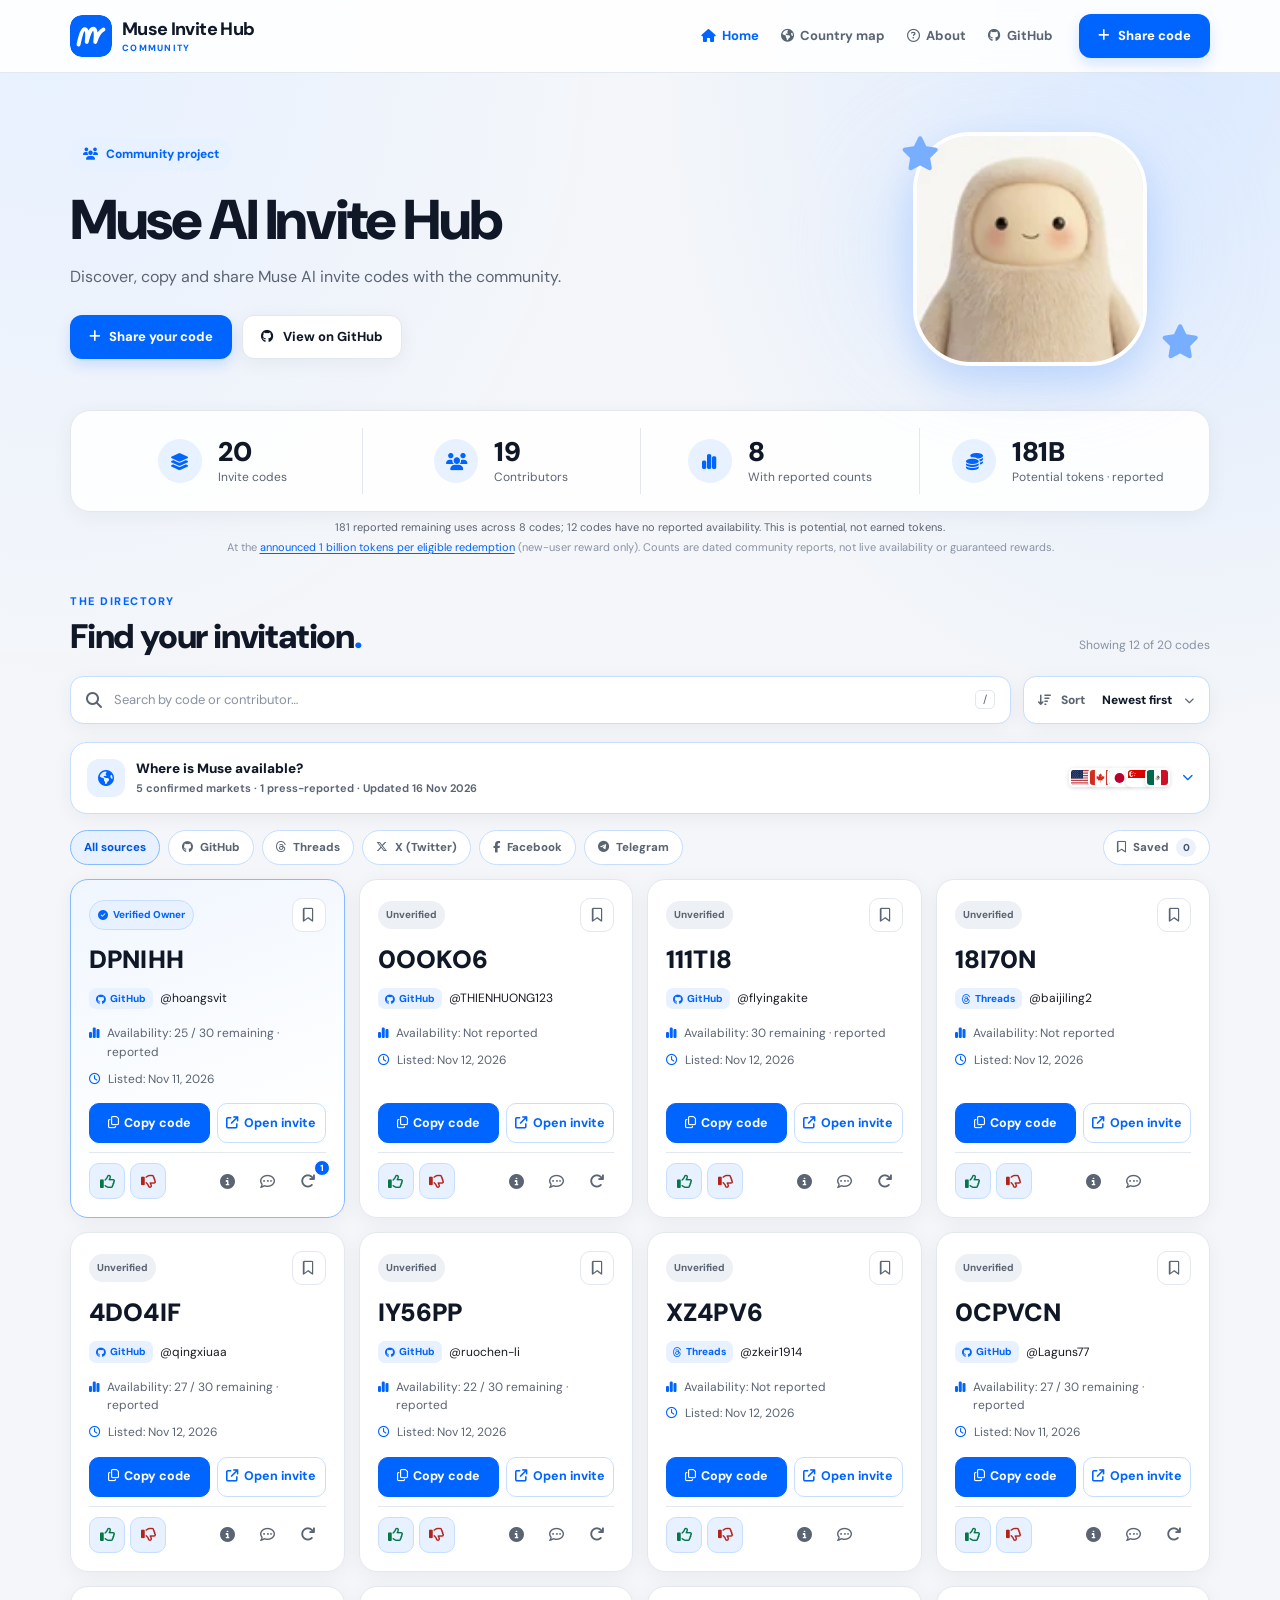
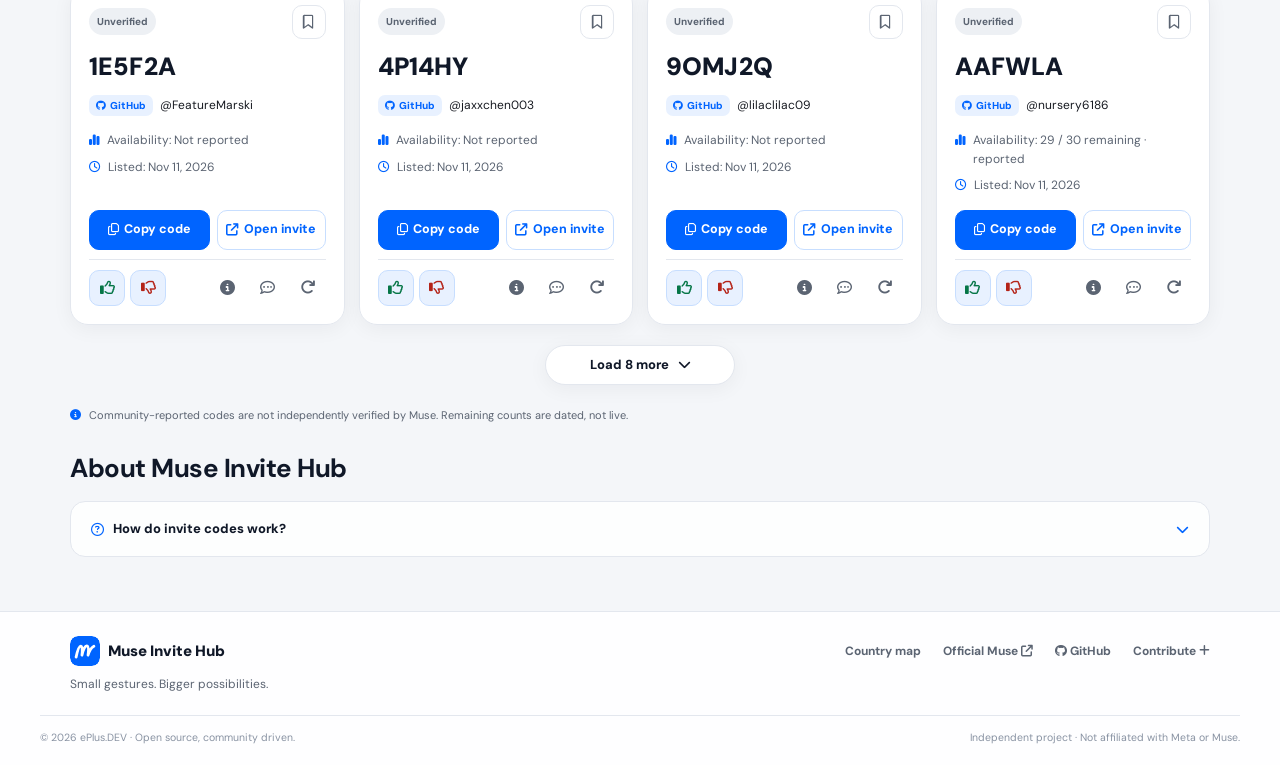
==== index.html @ 550448cc "merge(main): refresh PR #239 with current Muse UI and retain one-click share dialog" ====
<!doctype html>
<html lang="en">
<head>
  <meta charset="utf-8">
  <meta name="viewport" content="width=device-width, initial-scale=1">
  <meta name="theme-color" content="#f4f6f9">
  <script>document.documentElement.classList.add("is-page-loading");window.setTimeout(() => document.documentElement.classList.remove("is-page-loading"), 9000);</script>
  <meta name="description" content="Explore community-shared Muse invite codes. Copy a code, report feedback, or contribute your own through GitHub Issues. Independent, free and open source.">
  <link rel="canonical" href="https://muse.eplus.dev/">
  <meta property="og:url" content="https://muse.eplus.dev/">
  <meta property="og:type" content="website">
  <meta property="og:title" content="Muse Invite Hub — Share the spark">
  <meta property="og:description" content="A free, community-powered directory of Muse referral and invite codes by ePlus.DEV.">
  <meta property="og:image" content="https://muse.eplus.dev/assets/social-preview.png">
  <meta property="og:image:width" content="1200">
  <meta property="og:image:height" content="630">
  <meta property="og:image:alt" content="Muse Invite Hub — share the spark, community invite codes">
  <meta name="twitter:image" content="https://muse.eplus.dev/assets/social-preview.png">
  <meta name="twitter:card" content="summary_large_image">
  <script type="application/ld+json">{"@context":"https://schema.org","@type":"WebSite","name":"Muse Invite Hub","url":"https://muse.eplus.dev/","description":"Community-shared Muse invitation codes maintained by ePlus.DEV.","inLanguage":"en"}</script>
  <title>Muse Invite Hub — Share the spark</title>
  <link rel="icon" type="image/svg+xml" href="./assets/favicon.svg">
  <link rel="stylesheet" href="https://cdnjs.cloudflare.com/ajax/libs/font-awesome/6.5.2/css/all.min.css">
  <link rel="stylesheet" href="./assets/styles.css">
  <!-- Google tag (gtag.js) -->
  <script async src="https://www.googletagmanager.com/gtag/js?id=G-N1MZ8YLNLJ"></script>
  <script>
    window.dataLayer = window.dataLayer || [];
    function gtag(){dataLayer.push(arguments);}
    gtag('js', new Date());
    gtag('config', 'G-N1MZ8YLNLJ');
  </script>
  <script src="./assets/directory-features.js" defer></script>
  <script src="./assets/site-ui.js" defer></script>
  <script src="./assets/app.js" defer></script>
</head>
<body>
  <a class="skip-link" href="#codes">Skip to invite codes</a>
  <div id="page-skeleton" hidden role="status" aria-label="Loading Muse Invite Hub page"><div class="sr-only">Loading page content…</div>
<header class="skel-site-header" aria-hidden="true"><div class="container skel-nav"><div class="skel-brand"><span class="skel-shimmer skel-logo"></span><div class="skel-brand-text"><span class="skel-shimmer " style="width:134px;height:18px"></span><span class="skel-shimmer " style="width:74px;height:8px"></span></div></div><div class="skel-nav-right"><span class="skel-shimmer skel-nav-link" style="width:52px;height:12px"></span><span class="skel-shimmer skel-nav-link" style="width:52px;height:12px"></span><span class="skel-shimmer skel-nav-link" style="width:52px;height:12px"></span><span class="skel-shimmer skel-cta" style="width:110px;height:40px"></span></div></div></header>
<main class="container skel-home" aria-hidden="true"><section class="skel-hero"><div class="skel-hero-text"><span class="skel-shimmer skel-pill" style="width:162px;height:28px"></span><span class="skel-shimmer skel-title" style="width:86%;height:57px"></span><span class="skel-shimmer " style="width:78%;height:15px"></span><span class="skel-shimmer " style="width:62%;height:15px"></span><div class="skel-buttons"><span class="skel-shimmer skel-btn" style="width:160px;height:44px"></span><span class="skel-shimmer skel-btn" style="width:150px;height:44px"></span></div></div><div class="skel-mascot-wrap"><span class="skel-shimmer skel-mascot"></span></div></section><section class="skel-stats"><div class="skel-stat"><span class="skel-shimmer skel-stat-icon" style="width:44px;height:44px"></span><div><span class="skel-shimmer " style="width:50px;height:28px"></span><span class="skel-shimmer " style="width:110px;height:11px"></span></div></div><div class="skel-stat"><span class="skel-shimmer skel-stat-icon" style="width:44px;height:44px"></span><div><span class="skel-shimmer " style="width:50px;height:28px"></span><span class="skel-shimmer " style="width:110px;height:11px"></span></div></div><div class="skel-stat"><span class="skel-shimmer skel-stat-icon" style="width:44px;height:44px"></span><div><span class="skel-shimmer " style="width:50px;height:28px"></span><span class="skel-shimmer " style="width:110px;height:11px"></span></div></div></section><section class="skel-directory"><div class="skel-dir-title"><div><span class="skel-shimmer " style="width:112px;height:10px"></span><span class="skel-shimmer " style="width:275px;height:34px"></span></div><span class="skel-shimmer " style="width:112px;height:12px"></span></div><div class="skel-toolbar"><span class="skel-shimmer skel-search" style="width:100%;height:48px"></span><span class="skel-shimmer skel-sort" style="width:175px;height:48px"></span></div><span class="skel-shimmer skel-market" style="width:100%;height:47px"></span><div class="skel-filters"><span class="skel-shimmer skel-filter" style="width:96px;height:35px"></span><span class="skel-shimmer skel-filter" style="width:84px;height:35px"></span><span class="skel-shimmer skel-filter" style="width:84px;height:35px"></span><span class="skel-shimmer skel-filter" style="width:84px;height:35px"></span><span class="skel-shimmer skel-filter" style="width:84px;height:35px"></span></div><div class="skel-grid"><article class="skel-card"><span class="skel-shimmer " style="width:73%;height:25px"></span><span class="skel-shimmer " style="width:49%;height:12px"></span><div class="skel-card-mid"><span class="skel-shimmer " style="width:85%;height:11px"></span><span class="skel-shimmer " style="width:68%;height:11px"></span></div><span class="skel-shimmer skel-card-button" style="width:100%;height:40px"></span><div class="skel-card-bottom"><span class="skel-shimmer " style="width:35%;height:9px"></span><span class="skel-shimmer " style="width:37%;height:9px"></span></div></article><article class="skel-card"><span class="skel-shimmer " style="width:73%;height:25px"></span><span class="skel-shimmer " style="width:49%;height:12px"></span><div class="skel-card-mid"><span class="skel-shimmer " style="width:85%;height:11px"></span><span class="skel-shimmer " style="width:68%;height:11px"></span></div><span class="skel-shimmer skel-card-button" style="width:100%;height:40px"></span><div class="skel-card-bottom"><span class="skel-shimmer " style="width:35%;height:9px"></span><span class="skel-shimmer " style="width:37%;height:9px"></span></div></article><article class="skel-card"><span class="skel-shimmer " style="width:73%;height:25px"></span><span class="skel-shimmer " style="width:49%;height:12px"></span><div class="skel-card-mid"><span class="skel-shimmer " style="width:85%;height:11px"></span><span class="skel-shimmer " style="width:68%;height:11px"></span></div><span class="skel-shimmer skel-card-button" style="width:100%;height:40px"></span><div class="skel-card-bottom"><span class="skel-shimmer " style="width:35%;height:9px"></span><span class="skel-shimmer " style="width:37%;height:9px"></span></div></article><article class="skel-card"><span class="skel-shimmer " style="width:73%;height:25px"></span><span class="skel-shimmer " style="width:49%;height:12px"></span><div class="skel-card-mid"><span class="skel-shimmer " style="width:85%;height:11px"></span><span class="skel-shimmer " style="width:68%;height:11px"></span></div><span class="skel-shimmer skel-card-button" style="width:100%;height:40px"></span><div class="skel-card-bottom"><span class="skel-shimmer " style="width:35%;height:9px"></span><span class="skel-shimmer " style="width:37%;height:9px"></span></div></article><article class="skel-card"><span class="skel-shimmer " style="width:73%;height:25px"></span><span class="skel-shimmer " style="width:49%;height:12px"></span><div class="skel-card-mid"><span class="skel-shimmer " style="width:85%;height:11px"></span><span class="skel-shimmer " style="width:68%;height:11px"></span></div><span class="skel-shimmer skel-card-button" style="width:100%;height:40px"></span><div class="skel-card-bottom"><span class="skel-shimmer " style="width:35%;height:9px"></span><span class="skel-shimmer " style="width:37%;height:9px"></span></div></article><article class="skel-card"><span class="skel-shimmer " style="width:73%;height:25px"></span><span class="skel-shimmer " style="width:49%;height:12px"></span><div class="skel-card-mid"><span class="skel-shimmer " style="width:85%;height:11px"></span><span class="skel-shimmer " style="width:68%;height:11px"></span></div><span class="skel-shimmer skel-card-button" style="width:100%;height:40px"></span><div class="skel-card-bottom"><span class="skel-shimmer " style="width:35%;height:9px"></span><span class="skel-shimmer " style="width:37%;height:9px"></span></div></article><article class="skel-card"><span class="skel-shimmer " style="width:73%;height:25px"></span><span class="skel-shimmer " style="width:49%;height:12px"></span><div class="skel-card-mid"><span class="skel-shimmer " style="width:85%;height:11px"></span><span class="skel-shimmer " style="width:68%;height:11px"></span></div><span class="skel-shimmer skel-card-button" style="width:100%;height:40px"></span><div class="skel-card-bottom"><span class="skel-shimmer " style="width:35%;height:9px"></span><span class="skel-shimmer " style="width:37%;height:9px"></span></div></article><article class="skel-card"><span class="skel-shimmer " style="width:73%;height:25px"></span><span class="skel-shimmer " style="width:49%;height:12px"></span><div class="skel-card-mid"><span class="skel-shimmer " style="width:85%;height:11px"></span><span class="skel-shimmer " style="width:68%;height:11px"></span></div><span class="skel-shimmer skel-card-button" style="width:100%;height:40px"></span><div class="skel-card-bottom"><span class="skel-shimmer " style="width:35%;height:9px"></span><span class="skel-shimmer " style="width:37%;height:9px"></span></div></article><article class="skel-card"><span class="skel-shimmer " style="width:73%;height:25px"></span><span class="skel-shimmer " style="width:49%;height:12px"></span><div class="skel-card-mid"><span class="skel-shimmer " style="width:85%;height:11px"></span><span class="skel-shimmer " style="width:68%;height:11px"></span></div><span class="skel-shimmer skel-card-button" style="width:100%;height:40px"></span><div class="skel-card-bottom"><span class="skel-shimmer " style="width:35%;height:9px"></span><span class="skel-shimmer " style="width:37%;height:9px"></span></div></article><article class="skel-card"><span class="skel-shimmer " style="width:73%;height:25px"></span><span class="skel-shimmer " style="width:49%;height:12px"></span><div class="skel-card-mid"><span class="skel-shimmer " style="width:85%;height:11px"></span><span class="skel-shimmer " style="width:68%;height:11px"></span></div><span class="skel-shimmer skel-card-button" style="width:100%;height:40px"></span><div class="skel-card-bottom"><span class="skel-shimmer " style="width:35%;height:9px"></span><span class="skel-shimmer " style="width:37%;height:9px"></span></div></article><article class="skel-card"><span class="skel-shimmer " style="width:73%;height:25px"></span><span class="skel-shimmer " style="width:49%;height:12px"></span><div class="skel-card-mid"><span class="skel-shimmer " style="width:85%;height:11px"></span><span class="skel-shimmer " style="width:68%;height:11px"></span></div><span class="skel-shimmer skel-card-button" style="width:100%;height:40px"></span><div class="skel-card-bottom"><span class="skel-shimmer " style="width:35%;height:9px"></span><span class="skel-shimmer " style="width:37%;height:9px"></span></div></article><article class="skel-card"><span class="skel-shimmer " style="width:73%;height:25px"></span><span class="skel-shimmer " style="width:49%;height:12px"></span><div class="skel-card-mid"><span class="skel-shimmer " style="width:85%;height:11px"></span><span class="skel-shimmer " style="width:68%;height:11px"></span></div><span class="skel-shimmer skel-card-button" style="width:100%;height:40px"></span><div class="skel-card-bottom"><span class="skel-shimmer " style="width:35%;height:9px"></span><span class="skel-shimmer " style="width:37%;height:9px"></span></div></article></div><div class="skel-load-more"><span class="skel-shimmer skel-btn" style="width:190px;height:40px"></span></div><span class="skel-shimmer skel-disclaimer" style="width:52%;height:11px"></span><span class="skel-shimmer skel-help" style="width:100%;height:56px"></span></section></main>
<footer class="skel-site-footer" aria-hidden="true"><div class="container skel-footer-inner"><div><span class="skel-shimmer " style="width:190px;height:23px"></span><span class="skel-shimmer " style="width:170px;height:12px"></span></div><div class="skel-footer-links"><span class="skel-shimmer " style="width:94px;height:12px"></span><span class="skel-shimmer " style="width:72px;height:12px"></span><span class="skel-shimmer " style="width:90px;height:12px"></span></div></div><div class="container skel-footer-bottom"><span class="skel-shimmer " style="width:200px;height:9px"></span><span class="skel-shimmer " style="width:225px;height:9px"></span></div></footer>
</div>
  <header class="site-header">
    <div class="container nav-shell">
      <a class="brand" href="./" aria-label="Muse Invite Hub homepage">
        <span class="brand-icon" aria-hidden="true"><img src="./assets/favicon.svg" width="42" height="42" alt=""></span>
        <span class="brand-type"><strong>Muse Invite Hub</strong><small>COMMUNITY</small></span>
      </a>
      <nav class="nav-links" id="site-nav" aria-label="Main navigation">
        <a href="./" aria-current="page"><i class="fa-solid fa-house" aria-hidden="true"></i> Home</a>
        <a href="./countries/"><i class="fa-solid fa-earth-americas" aria-hidden="true"></i> Country map</a>
        <a href="#about"><i class="fa-regular fa-circle-question" aria-hidden="true"></i> About</a>
        <a href="https://github.com/ePlus-DEV/muse-invite-hub" target="_blank" rel="noopener noreferrer"><i class="fa-brands fa-github" aria-hidden="true"></i> GitHub</a>
        <a class="nav-mobile-share" href="https://github.com/ePlus-DEV/muse-invite-hub/issues/new?template=share-code.yml" data-contribute-trigger aria-haspopup="dialog"><i class="fa-solid fa-plus" aria-hidden="true"></i> Share code</a>
      </nav>
      <a class="button button-primary nav-share" href="https://github.com/ePlus-DEV/muse-invite-hub/issues/new?template=share-code.yml" data-contribute-trigger aria-haspopup="dialog"><i class="fa-solid fa-plus" aria-hidden="true"></i> Share code</a>
      <button class="nav-toggle" type="button" aria-label="Open navigation menu" aria-expanded="false" aria-controls="site-nav"><i class="fa-solid fa-bars" aria-hidden="true"></i></button>
    </div>
  </header>
  <main>
    <section class="hero container" aria-labelledby="hero-title">
      <div class="hero-content">
        <p class="eyebrow"><i class="fa-solid fa-users" aria-hidden="true"></i> Community project</p>
        <h1 id="hero-title">Muse AI Invite Hub</h1>
        <p class="hero-intro">Discover, copy and share Muse AI invite codes with the community.</p>
        <div class="hero-actions">
          <a class="button button-primary" href="https://github.com/ePlus-DEV/muse-invite-hub/issues/new?template=share-code.yml" data-contribute-trigger aria-haspopup="dialog"><i class="fa-solid fa-plus" aria-hidden="true"></i> Share your code</a>
          <a class="button button-outlined" href="https://github.com/ePlus-DEV/muse-invite-hub" target="_blank" rel="noopener noreferrer"><i class="fa-brands fa-github" aria-hidden="true"></i> View on GitHub</a>
        </div>
      </div>
      <div class="hero-art" aria-hidden="true">
        <span class="art-star art-star-one"><i class="fa-solid fa-star"></i></span>
        <span class="art-star art-star-two"><i class="fa-solid fa-star"></i></span>
        <video class="art-mascot" autoplay muted loop playsinline preload="auto" poster="./assets/muse-mascot-poster.webp" width="320" height="320"><source src="./assets/muse-mascot.mp4" type="video/mp4"></video>
      </div>
    </section>
    <section class="overview container" aria-label="Community statistics">
      <div class="overview-shell">
        <div class="overview-stat"><i class="fa-solid fa-layer-group" aria-hidden="true"></i><div><strong id="stat-total">—</strong><span>Invite codes</span></div></div>
        <div class="overview-stat"><i class="fa-solid fa-users" aria-hidden="true"></i><div><strong id="stat-contributors">—</strong><span>Contributors</span></div></div>
        <div class="overview-stat"><i class="fa-solid fa-chart-simple" aria-hidden="true"></i><div><strong id="stat-reported">—</strong><span>With reported counts</span></div></div>
        <div class="overview-stat"><i class="fa-solid fa-coins" aria-hidden="true"></i><div><strong id="stat-tokens">—</strong><span>Potential tokens · reported</span></div></div>
      </div>
      <p class="overview-note" id="stat-token-context" role="status" aria-live="polite">Token potential is calculated only from reported remaining invites; other codes have unknown availability.</p>
      <p class="overview-source">At the <a href="https://x.com/Muse/status/2100268557229531376" target="_blank" rel="noopener noreferrer">announced 1 billion tokens per eligible redemption</a> (new-user reward only). Counts are dated community reports, not live availability or guaranteed rewards.</p>
    </section>
    <section class="directory container" id="codes" aria-labelledby="directory-title">
      <div class="directory-heading">
        <div><p class="section-kicker">THE DIRECTORY</p><h2 id="directory-title">Find your invitation<span class="heading-period">.</span></h2></div>
        <span class="results-count" id="result-count">Loading invitations…</span>
      </div>
      <div class="directory-toolbar">
        <label class="search-field" for="code-search"><i class="fa-solid fa-magnifying-glass" aria-hidden="true"></i><input id="code-search" type="search" placeholder="Search by code or contributor…" autocomplete="off"><kbd class="shortcut-hint">/</kbd></label>
        <div class="sort-field">
          <i class="fa-solid fa-arrow-down-wide-short" aria-hidden="true"></i>
          <span id="sort-label">Sort</span>
          <div class="sort-dropdown">
            <button type="button" class="sort-trigger" id="sort-trigger" aria-haspopup="menu" aria-controls="sort-menu" aria-expanded="false" aria-labelledby="sort-label sort-current" data-tooltip="Sort the directory. Featured listings stay pinned at the top.">
              <span id="sort-current">Newest first</span><i class="fa-solid fa-chevron-down" aria-hidden="true"></i>
            </button>
            <div class="sort-menu" id="sort-menu" role="menu" aria-label="Sort invite codes" hidden>
              <button type="button" class="sort-option" role="menuitemradio" data-sort="newest" aria-checked="true" tabindex="-1">Newest first<i class="fa-solid fa-check" aria-hidden="true"></i></button>
              <button type="button" class="sort-option" role="menuitemradio" data-sort="updated" aria-checked="false" tabindex="-1" data-tooltip="Latest recorded listing, usage report or catalog check. Not a live Muse status.">Recently updated<i class="fa-solid fa-check" aria-hidden="true"></i></button>
              <button type="button" class="sort-option" role="menuitemradio" data-sort="oldest" aria-checked="false" tabindex="-1">Oldest first<i class="fa-solid fa-check" aria-hidden="true"></i></button>
              <button type="button" class="sort-option" role="menuitemradio" data-sort="code" aria-checked="false" tabindex="-1">Code A–Z<i class="fa-solid fa-check" aria-hidden="true"></i></button>
            </div>
          </div>
        </div>
      </div>
      <section class="availability-section" id="availability" aria-labelledby="availability-title">
        <details class="availability-disclosure">
          <summary>
            <span class="availability-summary-main">
              <span class="availability-symbol" aria-hidden="true"><i class="fa-solid fa-earth-americas"></i></span>
              <span class="availability-heading">
                <strong id="availability-title">Where is Muse available?</strong>
                <span class="availability-count">5 confirmed markets · 1 press-reported · Updated 16 Nov 2026</span>
              </span>
            </span>
            <span class="availability-summary-end">
              <span class="availability-flags" aria-hidden="true"><img src="./assets/flags/us.svg" width="24" height="18" alt=""><img src="./assets/flags/ca.svg" width="24" height="18" alt=""><img src="./assets/flags/jp.svg" width="24" height="18" alt=""><img src="./assets/flags/sg.svg" width="24" height="18" alt=""><img src="./assets/flags/mx.svg" width="24" height="18" alt=""></span>
              <i class="fa-solid fa-chevron-down availability-chevron" aria-hidden="true"></i>
            </span>
          </summary>
          <div class="availability-content">
            <p class="availability-intro">As of <time datetime="2026-11-16">16 Nov 2026</time>, these five markets are confirmed by Meta announcements. Availability can change, and access is subject to Muse eligibility and account checks.</p>
            <ul class="availability-market-list">
              <li data-country="US"><span class="availability-market"><img class="availability-flag" src="./assets/flags/us.svg" width="24" height="18" alt="">United States</span><span class="availability-date"><time datetime="2026-09-08">8 Sep 2026</time></span><a href="https://about.fb.com/news/2026/09/introducing-muse-personal-ai-agent/" target="_blank" rel="noopener noreferrer" aria-label="Meta launch announcement for United States">Meta source <i class="fa-solid fa-arrow-up-right-from-square" aria-hidden="true"></i></a></li>
              <li data-country="CA"><span class="availability-market"><img class="availability-flag" src="./assets/flags/ca.svg" width="24" height="18" alt="">Canada</span><span class="availability-date"><time datetime="2026-09-29">Confirmed by 29 Sep 2026</time></span><a href="https://about.fb.com/news/2026/09/introducing-muse-small-business/" target="_blank" rel="noopener noreferrer" aria-label="Meta confirmation for Canada">Meta source <i class="fa-solid fa-arrow-up-right-from-square" aria-hidden="true"></i></a></li>
              <li data-country="JP"><span class="availability-market"><img class="availability-flag" src="./assets/flags/jp.svg" width="24" height="18" alt="">Japan</span><span class="availability-date"><time datetime="2026-10-23">23 Oct 2026</time></span><a href="https://about.fb.com/ja/news/2026/10/muse-personal-ai-agent-launches-in-japan/" target="_blank" rel="noopener noreferrer" aria-label="Meta Japan announcement for Japan">Meta source <i class="fa-solid fa-arrow-up-right-from-square" aria-hidden="true"></i></a></li>
              <li data-country="SG"><span class="availability-market"><img class="availability-flag" src="./assets/flags/sg.svg" width="24" height="18" alt="">Singapore</span><span class="availability-date"><time datetime="2026-10-27">27 Oct 2026</time></span><a href="https://about.fb.com/news/2026/10/muse-is-now-available-in-singapore-the-worlds-first-personal-ai-agent-built-for-everyone/" target="_blank" rel="noopener noreferrer" aria-label="Meta Singapore announcement for Singapore">Meta source <i class="fa-solid fa-arrow-up-right-from-square" aria-hidden="true"></i></a></li>
              <li data-country="MX"><span class="availability-market"><img class="availability-flag" src="./assets/flags/mx.svg" width="24" height="18" alt="">Mexico</span><span class="availability-date"><time datetime="2026-11-05">5 Nov 2026</time></span><a href="https://about.fb.com/ltam/news/2026/09/presentamos-muse-el-primer-agente-de-ia-personal-del-mundo-creado-para-todos/" target="_blank" rel="noopener noreferrer" aria-label="Meta Mexico launch update for Mexico">Meta source <i class="fa-solid fa-arrow-up-right-from-square" aria-hidden="true"></i></a></li>
            </ul>
            <div class="availability-expected" aria-label="Expected country, not yet available">
              <span class="availability-expected-label"><i class="fa-regular fa-clock" aria-hidden="true"></i> Expected · Not confirmed by Meta</span>
              <p><strong>United Kingdom:</strong> The Times reported on <time datetime="2026-11-09">9 Nov 2026</time> that a launch is being prepared in the coming weeks. <strong>No official launch date or availability.</strong> <a href="https://www.thetimes.com/business/technology/article/mark-zuckerbergs-muse-ai-assistant-uk-launch-c5srqnkb8" target="_blank" rel="noopener noreferrer">Read press report <i class="fa-solid fa-arrow-up-right-from-square" aria-hidden="true"></i></a>.</p>
            </div>
            <p class="availability-map-link"><a class="button button-outlined" href="./countries/"><i class="fa-solid fa-earth-americas" aria-hidden="true"></i> Explore interactive country map <i class="fa-solid fa-arrow-right" aria-hidden="true"></i></a></p>
            <p class="availability-note"><i class="fa-solid fa-circle-info" aria-hidden="true"></i><span>Vietnam is not among these announced launch markets. An invite code does not override geographic restrictions or guarantee signup or rewards. <a href="https://muse.ai/join" target="_blank" rel="noopener noreferrer">Check your eligibility with Muse <i class="fa-solid fa-arrow-up-right-from-square" aria-hidden="true"></i></a>.</span></p>
          </div>
        </details>
      </section>
      <div class="source-filters" role="group" aria-label="Filter invite codes by source or saved codes">
        <button type="button" class="source-filter is-active" data-source="all" aria-pressed="true">All sources</button>
        <button type="button" class="source-filter" data-source="github" aria-pressed="false"><i class="fa-brands fa-github" aria-hidden="true"></i> GitHub</button>
        <button type="button" class="source-filter" data-source="threads" aria-pressed="false"><i class="fa-brands fa-threads" aria-hidden="true"></i> Threads</button>
        <button type="button" class="source-filter" data-source="x" aria-pressed="false"><i class="fa-brands fa-x-twitter" aria-hidden="true"></i> X (Twitter)</button>
        <button type="button" class="source-filter" data-source="facebook" aria-pressed="false"><i class="fa-brands fa-facebook-f" aria-hidden="true"></i> Facebook</button>
        <button type="button" class="source-filter" data-source="telegram" aria-pressed="false"><i class="fa-brands fa-telegram" aria-hidden="true"></i> Telegram</button>
        <button type="button" class="saved-filter" id="saved-filter" data-source="saved" aria-pressed="false" data-tooltip="Show bookmarked codes on this device. No login or cloud sync."><i class="fa-regular fa-bookmark" aria-hidden="true"></i> Saved <span class="saved-count" id="saved-count">0</span></button>
      </div>
      <div class="cards-grid" id="code-grid" aria-live="off"><div class="loading-card">Loading community codes…</div></div>
      <div class="directory-more" id="directory-more" hidden><button type="button" class="button button-outlined" id="load-more-codes" aria-controls="code-grid">Load more <i class="fa-solid fa-chevron-down" aria-hidden="true"></i></button></div>
      <div class="empty-state" id="empty-state" hidden><div class="empty-symbol" aria-hidden="true"><i class="fa-solid fa-magnifying-glass"></i></div><h3 id="empty-title">No matching codes</h3><p id="empty-description">Try another search or help the community by sharing your code.</p><a class="button button-primary" href="https://github.com/ePlus-DEV/muse-invite-hub/issues/new?template=share-code.yml" target="_blank" rel="noopener noreferrer">Share a code</a></div>
      <p class="directory-footnote"><i class="fa-solid fa-circle-info" aria-hidden="true"></i> Community-reported codes are not independently verified by Muse. Remaining counts are dated, not live.</p>
      <p id="live-message" class="sr-only" role="status" aria-live="polite"></p>
    </section>
    <section class="help-section container" id="about" aria-labelledby="about-title">
      <h2 class="about-title" id="about-title">About Muse Invite Hub</h2>
      <details class="help-disclosure">
        <summary><span><i class="fa-regular fa-circle-question" aria-hidden="true"></i> How do invite codes work?</span><i class="fa-solid fa-chevron-down" aria-hidden="true"></i></summary>
        <div class="help-content">
          <ol id="how-it-works">
            <li>Copy a code from the directory above.</li>
            <li>Open <a href="https://muse.ai/join" target="_blank" rel="noopener noreferrer">Muse</a> and find the invite-code redemption option in Settings.</li>
            <li>Enter the code in Muse and review the eligibility and reward terms there.</li>
          </ol>
          <p>Only Muse can confirm whether a code can be redeemed. Copying a code here does not redeem it or consume an invite.</p>
          <div id="faq" aria-label="Frequently asked questions">
            <h3>What is Muse Invite Hub?</h3>
            <p>Muse Invite Hub is a free, open-source community directory to find, copy and share Muse invite codes. It is maintained independently by ePlus.DEV and is not an official Muse or Meta service.</p>
            <h3>Does a listed invite code guarantee Muse access?</h3>
            <p>No. Codes, feedback and remaining counts are community reports that may be outdated. Only Muse can confirm whether a code can be redeemed and what terms or rewards apply.</p>
            <h3>How can I share or report a code?</h3>
            <p>Use a public GitHub Issue to <a href="https://github.com/ePlus-DEV/muse-invite-hub/issues/new?template=share-code.yml" target="_blank" rel="noopener noreferrer">share a code</a> or <a href="#codes">select a code and give feedback in its existing Issue</a>. If you already use our Telegram bot, send <code>/submit ABC123</code> or <code>/report ABC123 worked</code>; use <code>/status ABC123</code> to follow a listing or review. Telegram contributions require manual review. Maintainers review submissions before publication. Never share passwords or private tokens.</p>
          </div>
        </div>
      </details>
    </section>
  </main>
  <dialog id="contribute" class="contribute-dialog" aria-labelledby="contribute-title" aria-describedby="contribute-intro">
    <div class="contribute-dialog-head">
      <div><p class="section-kicker">SHARE WITH THE COMMUNITY</p><h2 id="contribute-title">Choose how to contribute</h2></div>
      <button class="contribute-dialog-close" type="button" data-contribute-close aria-label="Close contribution choices"><i class="fa-solid fa-xmark" aria-hidden="true"></i></button>
    </div>
    <p id="contribute-intro" class="contribute-dialog-intro">No coding needed. Choose a way to share a public code or help check an existing one.</p>
    <div class="contribute-dialog-body">
      <div class="contribute-dialog-options">
        <a class="contribute-option contribute-option-telegram" href="https://github.com/ePlus-DEV/muse-invite-hub/blob/main/docs/TELEGRAM_BOT_GUIDE.md" target="_blank" rel="noopener noreferrer">
          <i class="fa-brands fa-telegram" aria-hidden="true"></i>
          <span><strong>Telegram <small>Mobile-friendly</small></strong><span>Use an existing trusted bot chat to submit or report a code; no GitHub account needed.</span><em>View Telegram guide</em></span>
          <i class="fa-solid fa-arrow-up-right-from-square" aria-hidden="true"></i>
        </a>
        <a class="contribute-option" href="https://github.com/ePlus-DEV/muse-invite-hub/issues/new?template=share-code.yml" target="_blank" rel="noopener noreferrer">
          <i class="fa-brands fa-github" aria-hidden="true"></i>
          <span><strong>GitHub form</strong><span>Share your own public code or a public Threads, X or Facebook source. GitHub sign-in required.</span><em>Open form</em></span>
          <i class="fa-solid fa-arrow-up-right-from-square" aria-hidden="true"></i>
        </a>
        <a class="contribute-option" data-contribute-feedback href="./#codes">
          <i class="fa-regular fa-comment-dots" aria-hidden="true"></i>
          <span><strong>Give code feedback</strong><span>Choose a listed code; posting on its GitHub Issue requires sign-in, or use the Telegram bot.</span><em>Find a code</em></span>
          <i class="fa-solid fa-arrow-right" aria-hidden="true"></i>
        </a>
      </div>
      <div class="contribute-dialog-qr">
        <img src="./assets/contribute-qr.svg" width="154" height="154" alt="QR code to open the contribution choices on muse.eplus.dev" loading="lazy">
        <strong>Scan with your phone</strong>
        <p>Opens this same choice menu. QR does not open an unverified Telegram account.</p>
      </div>
    </div>
    <p class="contribute-dialog-safety"><i class="fa-solid fa-shield-halved" aria-hidden="true"></i> Telegram needs consent to publish your public @username. Submissions require review; code validity is not guaranteed. A verified public bot link has not yet been published.</p>
  </dialog>
  <footer class="site-footer">
    <div class="container footer-inner">
      <div class="footer-main-row">
        <a class="footer-brand" href="./"><span class="brand-icon brand-icon-small" aria-hidden="true"><img src="./assets/favicon.svg" width="30" height="30" alt=""></span> Muse Invite Hub</a>
        <nav class="footer-links" aria-label="Footer navigation">
          <a href="./countries/">Country map</a>
          <a href="https://muse.ai/" target="_blank" rel="noopener noreferrer">Official Muse <i class="fa-solid fa-arrow-up-right-from-square" aria-hidden="true"></i></a>
          <a href="https://github.com/ePlus-DEV/muse-invite-hub" target="_blank" rel="noopener noreferrer"><i class="fa-brands fa-github" aria-hidden="true"></i> GitHub</a>
          <a href="https://github.com/ePlus-DEV/muse-invite-hub/issues/new?template=share-code.yml" data-contribute-trigger aria-haspopup="dialog">Contribute <i class="fa-solid fa-plus" aria-hidden="true"></i></a>
        </nav>
      </div>
      <p class="footer-tagline">Small gestures. Bigger possibilities.</p>
    </div>
    <div class="container footer-bottom">
      <span>© 2026 ePlus.DEV · Open source, community driven.</span>
      <span>Independent project · Not affiliated with Meta or Muse.</span>
    </div>
  </footer>
  <button class="back-to-top" id="back-to-top" type="button" aria-label="Back to top" title="Back to top" hidden><i class="fa-solid fa-arrow-up" aria-hidden="true"></i><span>Top</span></button>
</body>
</html>
---- assets/styles.css ----
@import url('https://fonts.googleapis.com/css2?family=DM+Sans:opsz,wght@9..40,400;9..40,500;9..40,600;9..40,700;9..40,800;9..40,900&display=swap');
:root{color-scheme:light;--bg:#f4f6f9;--surface:#fff;--blue:#0064ff;--blue-hover:#0057dd;--blue-soft:#e8f1ff;--blue-line:#c7deff;--ink:#101828;--text:#171a21;--muted:#5b6472;--faint:#8892a2;--line:#e3e7ee;--green:#067647;--green-bg:#ecfdf3;--green-line:#abefc6;--red:#b42318;--red-bg:#fef3f2;--red-line:#fecdca;--amber:#b54708;--amber-bg:#fffaeb;--amber-line:#fedf89;--radius:18px;--shadow-sm:0 4px 20px rgba(16,24,40,.05);--shadow-md:0 16px 36px rgba(16,24,40,.10);font-family:"DM Sans",system-ui,-apple-system,BlinkMacSystemFont,"Segoe UI",sans-serif}
*,*::before,*::after{box-sizing:border-box}
html{scroll-behavior:smooth}
body{margin:0;color:var(--text);background:radial-gradient(ellipse 42% 28% at 93% 3%,#dceaff 0,transparent 100%),radial-gradient(ellipse 45% 28% at 4% 2%,#e8f1ff 0,transparent 100%),var(--bg);line-height:1.55;min-width:320px;overflow-x:hidden}
a{color:inherit;text-decoration:none}
button,input,select{font:inherit}
button,a,select,input,summary{outline-offset:3px}
button{cursor:pointer}
[hidden]{display:none!important}
.container{max-width:1200px;margin-inline:auto;padding-inline:30px}
.sr-only{position:absolute;width:1px;height:1px;padding:0;margin:-1px;overflow:hidden;clip:rect(0,0,0,0);white-space:nowrap;border:0}
.skip-link{position:absolute;z-index:100;background:var(--ink);color:#fff;padding:10px 16px;left:16px;top:-80px;border-radius:12px}
.skip-link:focus{top:12px}
:focus-visible{outline:3px solid #a9c8ff;outline-offset:3px}
.site-header{position:sticky;top:0;z-index:50;background:rgba(255,255,255,.89);backdrop-filter:blur(14px);-webkit-backdrop-filter:blur(14px);border-bottom:1px solid var(--line)}
.nav-shell{min-height:72px;display:flex;align-items:center;gap:26px}
.brand{display:inline-flex;align-items:center;gap:10px;white-space:nowrap}
.brand-icon{width:42px;height:42px;border-radius:12px;display:inline-flex;justify-content:center;align-items:center;overflow:hidden;flex:none}
.brand-icon img{display:block;width:100%;height:100%;object-fit:contain;border-radius:inherit}
.brand-icon-small{height:30px;width:30px;border-radius:8px}
.brand-type{display:flex;flex-direction:column;line-height:1.15}
.brand-type strong{font-size:18px;letter-spacing:-.65px;font-weight:800;color:var(--ink)}
.brand-type small{font-size:9px;letter-spacing:1.25px;color:var(--blue);font-weight:800;margin-top:3px}
.nav-links{display:flex;gap:22px;align-items:center;margin-left:auto;font-size:13px;font-weight:700;color:var(--muted)}
.nav-links a{display:inline-flex;align-items:center;gap:6px;white-space:nowrap}
.nav-links a[aria-current="page"],.nav-links a:hover,.footer-links a:hover{color:var(--blue)}
.nav-share{flex:none}
.nav-links .nav-mobile-share{display:none}
.nav-toggle{display:none;flex:none;width:42px;height:42px;align-items:center;justify-content:center;border:1px solid var(--line);border-radius:11px;background:var(--surface);color:var(--ink);font-size:17px}
.nav-toggle:hover,.nav-toggle[aria-expanded="true"]{background:var(--blue-soft);color:var(--blue);border-color:var(--blue-line)}
.button{border:1px solid transparent;border-radius:12px;padding:11px 18px;min-height:44px;display:inline-flex;align-items:center;justify-content:center;gap:9px;font-size:13px;font-weight:800;transition:background .16s,border-color .16s,box-shadow .16s,transform .16s}
.button:hover{transform:translateY(-1px)}
.button-primary{background:var(--blue);color:#fff;box-shadow:0 6px 14px rgba(0,100,255,.16)}
.button-primary:hover{background:var(--blue-hover);box-shadow:0 10px 18px rgba(0,100,255,.19)}
.button-outlined{border-color:var(--line);background:#fff;color:var(--ink);box-shadow:var(--shadow-sm)}
.button-outlined:hover{border-color:var(--blue-line);color:var(--blue)}
.button-light{background:#fff;color:var(--blue)}
.button-light:hover{background:var(--blue-soft)}
.hero{display:grid;grid-template-columns:minmax(0,1.35fr) minmax(280px,.65fr);align-items:center;gap:34px;padding-top:48px;padding-bottom:34px;min-height:310px}
.hero-content{min-width:0}
.eyebrow{display:inline-flex;align-items:center;gap:8px;background:var(--blue-soft);color:var(--blue);border-radius:999px;padding:7px 13px;font-size:12px;font-weight:800;margin:0 0 18px}
.hero h1{color:var(--ink);font-size:clamp(34px,4.4vw,56px);font-weight:900;letter-spacing:-2.4px;line-height:1.12;margin:0 0 12px}
.hero-intro{color:var(--muted);font-size:16px;max-width:500px;margin:0 0 24px;line-height:1.7}
.hero-actions{display:flex;align-items:center;gap:10px;flex-wrap:wrap}
.hero-art{height:255px;display:grid;place-items:center;position:relative;isolation:isolate}
.hero-art::before{content:"";width:270px;height:190px;position:absolute;inset:auto;z-index:-1;background:#c7deff;border-radius:50%;filter:blur(52px);opacity:.8}
.art-mascot{width:234px;height:234px;object-fit:cover;border-radius:58px;border:4px solid #fff;box-shadow:0 18px 38px rgba(0,100,255,.16);background:#fff}
.art-code i{font-size:17px}
.art-star{position:absolute;color:#78aeff;font-size:34px}
.art-star-one{top:8px;left:14%}
.art-star-two{bottom:6px;right:3%}
.overview{padding-bottom:20px}
.overview-shell{display:grid;grid-template-columns:repeat(4,minmax(0,1fr));padding:17px 12px;background:rgba(255,255,255,.9);border:1px solid var(--line);border-radius:20px;box-shadow:var(--shadow-sm)}
.overview-stat{display:flex;align-items:center;justify-content:center;gap:16px;min-height:66px}
.overview-stat+.overview-stat{border-left:1px solid var(--line)}
.overview-stat>i{height:44px;width:44px;display:grid;place-items:center;font-size:17px;color:var(--blue);background:var(--blue-soft);border-radius:50%}
.overview-stat>div{display:flex;flex-direction:column;gap:0}
.overview-stat strong{font-size:27px;color:var(--ink);line-height:1.2;font-weight:900}
.overview-stat span{font-size:12px;color:var(--muted);white-space:normal}
.overview-note,.overview-source{font-size:11px;line-height:1.55;color:var(--muted);text-align:center;margin:7px 6px 0}
.overview-source{margin-top:3px;color:var(--faint)}
.overview-source a{color:var(--blue);text-decoration:underline;text-underline-offset:2px}
.directory{padding-top:17px;scroll-margin-top:92px}
.directory-heading{display:flex;align-items:end;justify-content:space-between;gap:16px;margin-bottom:18px}
.section-kicker{font-size:11px;letter-spacing:1.5px;color:var(--blue);font-weight:800;margin:0 0 7px}
.directory-heading h2{font-size:clamp(25px,2.8vw,34px);font-weight:900;letter-spacing:-1.2px;line-height:1.2;margin:0;color:var(--ink)}
.heading-period{color:var(--blue)}
.results-count{font-size:12px;color:var(--faint);text-align:right;padding-bottom:3px}
.directory-toolbar{display:flex;gap:12px;margin-bottom:18px;position:relative;z-index:2}
.search-field,.sort-field{min-height:48px;display:flex;gap:10px;align-items:center;border:1px solid #c7deff;background:white;border-radius:13px;color:var(--muted);box-shadow:var(--shadow-sm)}
.search-field{flex:1;padding:0 15px;min-width:0}
.search-field:focus-within,.sort-field:focus-within{border-color:var(--blue);box-shadow:0 0 0 3px rgba(0,100,255,.11)}
.search-field input{background:transparent;border:0;outline:none;color:var(--ink);width:100%;min-width:0;font-size:13px}
.search-field input::placeholder{color:var(--faint)}
.shortcut-hint{font-size:11px;font-family:inherit;border:1px solid var(--line);border-radius:5px;padding:0 7px}
.sort-field{gap:9px;padding:0 7px 0 14px;font-size:12px;font-weight:800;flex:none}
.sort-dropdown{position:relative}
.sort-trigger{display:inline-flex;align-items:center;justify-content:space-between;gap:12px;min-height:46px;padding:0 8px;border:0;background:transparent;color:var(--ink);font-size:12px;font-weight:800;white-space:nowrap}
.sort-trigger>i{font-size:10px;color:var(--muted);transition:transform .15s}
.sort-trigger[aria-expanded="true"]>i{transform:rotate(180deg)}
.sort-menu{position:absolute;top:calc(100% + 8px);right:0;z-index:20;min-width:176px;padding:5px;background:#fff;border:1px solid var(--blue-line);border-radius:12px;box-shadow:0 12px 30px rgba(24,48,90,.18)}
.sort-option{width:100%;min-height:38px;display:flex;align-items:center;justify-content:space-between;gap:14px;text-align:left;padding:8px 10px;background:transparent;border:0;border-radius:8px;color:var(--ink);font-size:12px;font-weight:700;white-space:nowrap}
.sort-option:hover,.sort-option:focus-visible{background:var(--blue-soft);outline:0}
.sort-option[aria-checked="true"]{background:var(--blue-soft);color:var(--blue)}
.sort-option>i{visibility:hidden;color:var(--blue)}
.sort-option[aria-checked="true"]>i{visibility:visible}
.source-filters{display:flex;align-items:center;gap:8px;flex-wrap:wrap;margin:0 0 14px}
.source-filter{min-height:35px;padding:7px 13px;border:1px solid var(--blue-line);border-radius:999px;background:#fff;color:var(--muted);font-size:11.5px;font-weight:800;display:inline-flex;align-items:center;gap:7px;transition:border-color .15s,background .15s,color .15s}
.source-filter:hover{border-color:var(--blue);color:var(--blue)}
.source-filter[aria-pressed="true"]{background:var(--blue-soft);border-color:#87baff;color:#0057dd}
.source-filter:focus-visible{outline:3px solid #a9c8ff;outline-offset:2px}
.cards-grid{display:grid;grid-template-columns:repeat(4,minmax(0,1fr));gap:14px}
.loading-card{grid-column:1/-1;text-align:center;border:1px dashed var(--blue-line);border-radius:16px;background:white;padding:42px 15px;color:var(--muted)}
/* Invite card: two principal actions and one compact icon-only utility row. */
.code-card{min-width:0;min-height:300px;background:rgba(255,255,255,.98);border:1px solid var(--line);border-radius:18px;padding:18px;display:flex;flex-direction:column;gap:11px;box-shadow:var(--shadow-sm);transition:border-color .16s,box-shadow .16s,transform .16s}
.code-card:hover{border-color:#a9c8ff;box-shadow:var(--shadow-md);transform:translateY(-2px)}
.code-card-featured{border:1.5px solid #87baff;background:linear-gradient(160deg,#f0f6ff,#fff 78%)}
.card-status-row{display:flex;align-items:center;justify-content:space-between;gap:8px;min-height:34px}
.card-topline{display:flex;align-items:center;min-height:34px}
.code-value{font-size:25px;line-height:1.2;letter-spacing:.15px;font-weight:900;margin:0;min-width:0;overflow-wrap:anywhere;color:var(--ink)}
.code-link:hover{color:var(--blue);text-decoration:underline;text-underline-offset:3px}
.status-badge{flex:none;padding:6px 8px;border-radius:999px;font-size:10px;white-space:nowrap;font-weight:800;background:#edf0f4;color:var(--muted)}
.status-featured{color:var(--blue);background:var(--blue-soft);border:1px solid var(--blue-line)}
.status-owner-verified{display:inline-flex;align-items:center;gap:5px;color:var(--blue);background:var(--blue-soft);border:1px solid var(--blue-line)}
.status-reported-working{color:var(--green);background:var(--green-bg)}
.status-reported-not-working{color:var(--red);background:var(--red-bg)}
.card-contributor{display:flex;align-items:center;gap:7px;color:var(--muted);font-size:12px;min-width:0;flex-wrap:nowrap}
.card-source{display:inline-flex;align-items:center;gap:4px;padding:3px 7px;border-radius:7px;background:var(--blue-soft);color:var(--blue);font-size:10px;font-weight:800;white-space:nowrap}
/* Platform identity stays in its logo and label, not a competing color palette. */
.card-contributor i{color:var(--blue);flex:none}
.card-author{min-width:0;flex:1 1 auto;overflow:hidden;text-overflow:ellipsis;white-space:nowrap;color:var(--text);text-decoration:none}
.card-author:hover{text-decoration:underline;color:var(--blue)}
.card-facts{display:flex;flex-direction:column;gap:8px;flex:1;min-height:0;padding:4px 0}
.card-facts p{margin:0;font-size:12px;line-height:1.55;color:var(--muted);display:flex;gap:7px;align-items:flex-start;overflow-wrap:anywhere}
.card-facts p i{margin-top:3px;flex:none;color:var(--blue)}
.card-actions{display:flex;flex-direction:column;gap:9px}
.card-primary-actions{display:grid;grid-template-columns:1.12fr 1fr;gap:7px}
.card-primary-actions>*{min-width:0}
.card-open-invite{min-height:40px;padding:8px 7px;border:1px solid var(--blue-line);background:#fff;color:var(--blue);border-radius:10px;font-size:12.5px;font-weight:750;display:flex;justify-content:center;align-items:center;gap:5px;text-align:center;white-space:nowrap}
.card-open-invite:hover{background:var(--blue-soft);border-color:var(--blue);color:var(--blue-hover)}
.card-copy{min-height:40px;padding:8px 7px;border:1px solid var(--blue);width:100%;background:var(--blue);color:#fff;border-radius:10px;font-size:12.5px;font-weight:750;display:flex;justify-content:center;align-items:center;gap:5px;white-space:nowrap}
.card-copy:hover,.code-card-featured .card-copy:hover{background:var(--blue-hover);border-color:var(--blue-hover);color:#fff}
.code-card-copied .card-copy{background:var(--blue-soft);border-color:var(--blue-line);color:var(--blue)}
.code-card-copied .card-copy:hover,.code-card-copied .card-copy:focus-visible{background:#d8e8ff;border-color:var(--blue);color:var(--blue-hover)}
.card-utility-bar{display:flex;align-items:center;justify-content:space-between;gap:7px;padding-top:10px;border-top:1px solid var(--line)}
.card-subactions{display:grid;grid-template-columns:repeat(3,36px);align-items:center;gap:4px;min-width:0}
.card-utility-link{width:36px;min-height:36px;display:grid;place-items:center;flex:none;border:1px solid transparent;border-radius:10px;color:var(--muted);font-size:15px;text-decoration:none;transition:background .15s,color .15s,border-color .15s}
.card-count-link{position:relative}
.card-count-updates{position:absolute;top:-4px;right:-5px;min-width:16px;height:16px;padding:0 3px;display:flex;align-items:center;justify-content:center;border-radius:999px;background:var(--blue);border:1px solid #fff;color:#fff;font-size:9px;font-weight:800;line-height:1;white-space:nowrap;pointer-events:none}
.card-utility-link:hover,.card-utility-link:focus-visible{color:var(--blue);background:var(--blue-soft);border-color:var(--blue-line);text-decoration:none}
.card-utility-link:focus-visible,.card-quick-feedback:focus-visible{outline:3px solid #a9c8ff;outline-offset:2px}
.directory-more{text-align:center;margin-top:20px}
.directory-more .button{min-width:190px;min-height:40px;border-radius:999px;padding:8px 22px}
.empty-state{text-align:center;background:white;border:1px dashed var(--blue-line);border-radius:18px;padding:42px 20px}
.empty-symbol{width:46px;height:46px;background:var(--blue-soft);color:var(--blue);border-radius:50%;display:grid;place-items:center;margin:0 auto 10px}
.empty-state h3{margin:0;color:var(--ink)}
.empty-state p{font-size:13px;color:var(--muted);margin:7px 0 20px}
.directory-footnote{display:flex;align-items:flex-start;gap:8px;margin:22px 0 0;color:var(--muted);font-size:11px}
.directory-footnote i{color:var(--blue);margin-top:3px}
.help-section{margin-top:24px;margin-bottom:54px;scroll-margin-top:90px}
.help-disclosure{background:rgba(255,255,255,.85);border:1px solid var(--line);border-radius:15px;overflow:hidden}
.help-disclosure>summary{padding:17px 20px;display:flex;justify-content:space-between;align-items:center;gap:12px;cursor:pointer;list-style:none;font-size:13px;font-weight:800;color:var(--ink)}
.help-disclosure>summary::-webkit-details-marker{display:none}
.help-disclosure>summary span{display:flex;align-items:center;gap:9px}
.help-disclosure>summary i{color:var(--blue)}
.help-disclosure[open]>summary>i{transform:rotate(180deg)}
.help-content{padding:0 23px 19px;font-size:13px;line-height:1.75;color:var(--muted)}
.help-content ol{padding-left:20px}
.help-content a{color:var(--blue);text-decoration:underline}
.help-content #faq{border-top:1px solid var(--line);padding-top:14px}
.site-footer{background:rgba(255,255,255,.95);border-top:1px solid var(--line)}
.footer-inner{display:grid;gap:9px;padding-top:24px;padding-bottom:21px}
.footer-main-row{display:flex;align-items:center;justify-content:space-between;gap:24px}
.footer-brand{display:inline-flex;align-items:center;gap:8px;font-size:15px;font-weight:900;color:var(--ink);white-space:nowrap}
.footer-inner .footer-tagline{font-size:12px;color:var(--muted);margin:0}
.footer-links{display:flex;align-items:center;justify-content:flex-end;flex-wrap:wrap;gap:22px;font-size:12px;font-weight:700;color:var(--muted)}
.footer-bottom{display:grid;grid-template-columns:minmax(0,1fr) auto;align-items:center;gap:20px;border-top:1px solid var(--line);font-size:10.5px;color:var(--faint);padding:14px 0 19px}
.about-title{margin:0 0 13px;font-size:clamp(20px,2.5vw,26px);letter-spacing:-.5px;color:var(--ink)}
.back-to-top{position:fixed;bottom:calc(18px + env(safe-area-inset-bottom,0px));right:clamp(16px,3vw,30px);z-index:30;display:inline-flex;align-items:center;justify-content:center;gap:8px;min-height:44px;padding:10px 15px;border:1px solid var(--blue-line);border-radius:999px;background:var(--blue);color:#fff;font-size:12px;font-weight:800;box-shadow:0 10px 28px rgba(0,70,170,.22);transition:background .18s,transform .18s}
.back-to-top:hover{background:var(--blue-hover);transform:translateY(-2px)}
.back-to-top:focus-visible{outline:3px solid #a9c8ff;outline-offset:3px}
/* Avoid compressed four-column cards on smaller laptops. */
@media(min-width:1081px) and (max-width:1279px){.cards-grid{grid-template-columns:repeat(3,minmax(0,1fr))}}
@media(max-width:1080px){
  .cards-grid{grid-template-columns:repeat(3,minmax(0,1fr))}
  .hero{grid-template-columns:1.3fr .7fr}
  .hero h1{font-size:clamp(32px,4.3vw,50px)}
}
@media(max-width:800px){
  .container{padding-inline:22px}
  /* One accessible dropdown on narrow desktops/tablets; the same links on every page. */
  .nav-shell{position:relative;gap:12px}
  .nav-links{position:absolute;top:calc(100% - 1px);left:22px;right:22px;z-index:5;display:flex;flex-direction:column;align-items:stretch;gap:3px;margin-left:0;padding:10px;border:1px solid var(--line);border-radius:0 0 15px 15px;background:var(--surface);box-shadow:var(--shadow-md)}
  .site-header.nav-enhanced .nav-links:not(.is-open){display:none}
  .site-header.nav-enhanced .nav-toggle{display:inline-flex}
  .nav-links>a{display:flex;min-height:44px;padding:11px 12px;border-radius:9px;font-size:13px}
  .nav-links>a:hover,.nav-links>a[aria-current="page"]{background:var(--blue-soft)}
  .nav-share{margin-left:auto}
  .hero{grid-template-columns:1fr .7fr;gap:10px;padding-top:34px;padding-bottom:23px;min-height:0}
  .hero-art{transform:scale(.8);transform-origin:right center}
  .cards-grid{grid-template-columns:repeat(2,minmax(0,1fr))}
  .overview-shell{grid-template-columns:repeat(2,minmax(0,1fr));padding:12px}
  .overview-stat{gap:10px;min-height:110px;padding:12px 10px;box-sizing:border-box}
  .overview-stat:nth-child(3){border-left:0}
  .overview-stat:nth-child(-n+2){border-bottom:1px solid var(--line)}
  .overview-stat>i{width:36px;height:36px;font-size:14px;flex:none}
  .overview-stat span{white-space:normal}
}
@media(max-width:620px){
  .container{padding-inline:17px}
  .nav-shell{min-height:62px;gap:10px}
  .brand-icon{width:34px;height:34px}
  .brand-type strong{font-size:15px}
  .brand-type small{font-size:8px}
  .nav-links{left:17px;right:17px}
  .nav-links .nav-mobile-share{display:flex;color:var(--blue);border-top:1px solid var(--line);border-radius:0}
  .nav-share{display:none}
  .nav-toggle{margin-left:auto}
  .hero{display:block;padding-top:27px;padding-bottom:24px}
  .hero-art{display:none}
  .eyebrow{font-size:10px;margin-bottom:13px}
  .hero h1{font-size:clamp(30px,8vw,40px);letter-spacing:-1.7px}
  .hero-intro{font-size:14px;margin-bottom:19px}
  .hero-actions{display:grid;grid-template-columns:1fr 1fr;gap:9px}
  .hero-actions .button{padding:10px 7px;font-size:11.5px;min-height:42px}
  .overview{padding-bottom:15px}
  .overview-shell{padding:10px;border-radius:16px}
  .overview-stat{gap:6px;min-height:116px;padding:14px 8px;flex-direction:column;text-align:center}
  .overview-stat>i{height:32px;width:32px;font-size:14px}
  .overview-stat>div{min-width:0;gap:3px}
  .overview-stat strong{font-size:23px}
  .overview-stat span{font-size:11px;line-height:1.35}
  .overview-note,.overview-source{font-size:11px;line-height:1.55;margin-inline:5px;text-align:left}
  .overview-note{margin-top:11px}
  .overview-source{margin-top:5px}
  .directory{padding-top:12px}
  .directory-heading{align-items:flex-end;margin-bottom:14px}
  .directory-heading h2{font-size:25px}
  .results-count{font-size:10px}
  .directory-toolbar{display:flex;flex-direction:column;gap:9px}
  .search-field,.sort-field{width:100%;min-height:45px}
  .sort-field{justify-content:flex-end}
  .sort-trigger{min-height:43px}
  .cards-grid{grid-template-columns:1fr;gap:10px}
  .code-card{min-height:0;padding:15px;gap:10px}
  .code-value{font-size:22px}
  .card-facts{gap:4px}
  .card-copy,.card-open-invite{min-height:44px;font-size:12px}
  .card-utility-link,.card-quick-feedback{width:44px;min-height:44px}
  .card-subactions{grid-template-columns:repeat(3,44px);gap:5px}
  .directory-more .button{width:100%}
  .help-section{margin-top:20px;margin-bottom:36px}
  .footer-main-row{flex-direction:column;align-items:flex-start;gap:13px}
  .footer-bottom{grid-template-columns:1fr;gap:11px}
  .footer-links{justify-content:flex-start;gap:12px}
  .back-to-top{right:16px;bottom:calc(16px + env(safe-area-inset-bottom,0px));min-height:44px}
}
@media(max-width:390px){.card-copy,.card-open-invite{font-size:11.5px}}
@media(prefers-reduced-motion:reduce){html{scroll-behavior:auto}*,*::before,*::after{animation:none!important;transition:none!important}}

/* Invite detail pages — shares the home site's light design language. */
.detail-page{padding-top:40px;padding-bottom:40px}
.detail-breadcrumb{display:flex;align-items:center;flex-wrap:wrap;gap:10px;color:var(--muted);font-size:13px;margin-bottom:37px}
.detail-breadcrumb a{color:var(--blue);font-weight:600;text-decoration:none}
.detail-breadcrumb a:hover{text-decoration:underline}
.detail-layout{display:grid;grid-template-columns:minmax(0,1.55fr) minmax(340px,0.95fr);align-items:start;gap:clamp(18px,2.4vw,28px)}
.detail-primary{min-width:0}
.detail-primary h1{font-size:clamp(34px,4.8vw,60px);letter-spacing:-1.7px;line-height:1.08;margin:14px 0 18px}
.detail-code-text{color:var(--blue);white-space:nowrap}
.detail-lead{max-width:700px;color:var(--muted);font-size:16px;line-height:1.75;margin:0 0 27px}
.detail-code-panel{position:relative;overflow:hidden;padding:26px;border:1px solid var(--blue-line);border-radius:24px;background:linear-gradient(135deg,#ebf2ff,#fff 72%);box-shadow:var(--shadow-md)}
.detail-code-panel::after{content:"\f005";font-family:"Font Awesome 6 Free";font-weight:900;position:absolute;right:10px;top:50%;transform:translateY(-50%) rotate(10deg);font-size:170px;line-height:1;color:rgba(0,100,255,.07);pointer-events:none}
.detail-code-panel>*{position:relative;z-index:1}
.detail-code-heading{display:flex;align-items:center;gap:8px;justify-content:space-between;flex-wrap:wrap}
.detail-status{font-size:11px;font-weight:800;border-radius:20px;background:var(--blue);color:#fff;padding:7px 11px}
.detail-owner{font-size:12px;color:var(--ink);font-weight:700}
.detail-owner-confirmed{display:inline-flex;align-items:center;gap:4px;color:#0057dd;font-weight:800}
.detail-code{font-size:clamp(34px,6vw,60px);font-weight:800;letter-spacing:4px;color:var(--ink);margin:24px 0 26px;line-height:1.1;overflow-wrap:anywhere}
.detail-action-row{display:flex;gap:10px;flex-wrap:wrap}
.detail-action-row .button{min-height:44px}
/* Hide duplicate actions/content in trusted-main PR preview HTML before
   preview-specific JavaScript normalizes it. Production generator omits them. */
.detail-action-row a[href="https://muse.ai/join"],
.detail-lead,.detail-caution,.detail-code-heading .detail-owner,
.detail-side>.detail-info-card:first-child .detail-caption{display:none!important}

.detail-caution{font-size:12px;color:var(--muted);line-height:1.6;margin:19px 0 0}
.detail-note{line-height:1.8;color:var(--ink);margin:22px 0}
.detail-instructions{margin-top:34px;padding:30px 28px;background:#fff;border:1px solid var(--line);border-radius:22px}
.detail-instructions h2{font-size:23px;letter-spacing:-.5px;margin:0 0 15px}
.detail-instructions ol{padding-left:21px;line-height:1.9;color:var(--ink);margin:0}
.detail-instructions li{padding-left:4px;margin-bottom:9px}
.detail-instructions p{font-size:13px;line-height:1.7;color:var(--muted);margin-top:18px}
.detail-side{display:grid;gap:18px;min-width:0}
.detail-info-card{background:#fff;border:1px solid var(--line);border-radius:20px;padding:24px;box-shadow:var(--shadow-sm);min-width:0}
.detail-info-card .section-kicker{font-size:11px;margin:0 0 14px;letter-spacing:.11em}
.detail-slots-number{display:block;font-size:clamp(25px,3.7vw,40px);line-height:1.2;color:var(--blue);font-weight:800}
.detail-slots-caption{display:block;margin-top:8px;font-size:12px;color:var(--muted);line-height:1.55}
.detail-caption{font-size:12px;color:var(--muted);line-height:1.6;margin:16px 0 0}
.detail-meta{margin:0}
.detail-meta div{display:grid;grid-template-columns:minmax(0,1fr);gap:6px;padding:13px 0;border-bottom:1px solid var(--line)}
.detail-meta div:last-child{border-bottom:0}
.detail-meta dt{color:var(--muted);font-size:11px;font-weight:700;line-height:1.35;letter-spacing:.02em}
.detail-meta dd{margin:0;text-align:left;font-size:13.5px;line-height:1.55;font-weight:750;overflow-wrap:anywhere;min-width:0}
.detail-feedback h2{grid-column:1/-1;grid-row:1;margin:0;font-size:20px;line-height:1.3;letter-spacing:-.35px}
.detail-feedback p{grid-column:1/-1;grid-row:2;margin:0;font-size:12.5px;color:var(--muted);line-height:1.6}
.detail-back{color:var(--blue);font-size:13px;font-weight:750;text-decoration:none}
.detail-back:hover{text-decoration:underline;text-underline-offset:3px}
.detail-back{display:inline-flex;align-items:center;gap:8px;margin-top:27px}
.detail-independent{font-size:11px;line-height:1.6;color:var(--muted);margin:20px 0 0}
@media(max-width:880px){.detail-layout{grid-template-columns:1fr}
.detail-side{grid-template-columns:repeat(2,minmax(0,1fr))}
.detail-feedback{grid-column:span 2}}
@media(max-width:560px){.detail-page{padding-top:26px;padding-bottom:32px}
.detail-breadcrumb{margin-bottom:23px}
.detail-primary h1{font-size:35px}
.detail-code-panel{padding:21px 18px}
.detail-code{font-size:36px;letter-spacing:2.2px}
.detail-action-row{flex-direction:column}
.detail-action-row .button{width:100%;justify-content:center}
.detail-instructions{padding:23px 20px}
.detail-side{grid-template-columns:1fr}
.detail-info-card{padding:21px 20px}
.detail-back{margin-top:24px}
.detail-feedback{grid-column:auto}
}

/* Compact, semantic answers for users and search readers. */
.help-content #faq h3{font-size:14px;color:var(--ink);font-weight:800;margin:12px 0 4px}
.help-content #faq p{font-size:12.5px;line-height:1.7;margin:0 0 11px}

/* A compact, source-linked regional availability disclosure ahead of code listings. */
/* Availability panel shared by the directory and generated invite details. */
.availability-section{margin:0 0 16px;scroll-margin-top:92px;min-width:0}
.availability-disclosure{background:#fff;border:1px solid var(--blue-line);border-radius:17px;box-shadow:var(--shadow-sm);overflow:hidden}
.availability-disclosure>summary{display:flex;align-items:center;justify-content:space-between;gap:12px;min-height:70px;padding:12px 16px;cursor:pointer;list-style:none;transition:background .15s}
.availability-disclosure>summary::-webkit-details-marker{display:none}
.availability-disclosure>summary:hover{background:#f8fbff}
.availability-disclosure>summary:focus-visible{outline:3px solid #accfff;outline-offset:-4px;border-radius:16px}
.availability-summary-main{display:flex;align-items:center;gap:11px;min-width:0;flex:1}
.availability-symbol{flex:none;width:38px;height:38px;border-radius:12px;display:grid;place-items:center;background:var(--blue-soft);color:var(--blue);font-size:16px}
.availability-heading{min-width:0;display:flex;flex-direction:column;gap:3px}
.availability-heading strong{font-size:13.5px;line-height:1.35;color:var(--ink);font-weight:850}
.availability-count{font-size:11px;line-height:1.3;color:var(--muted);font-weight:650}
.availability-summary-end{display:flex;align-items:center;justify-content:flex-end;gap:12px;flex:none}
.availability-flags{display:flex;align-items:center;padding-left:6px;flex:none}
.availability-flags img{display:block;width:25px;height:19px;margin-left:-6px;border:2px solid #fff;border-radius:5px;object-fit:cover;box-shadow:0 1px 4px rgba(20,35,57,.17)}
.availability-chevron{font-size:11px;color:var(--blue);transition:transform .15s;flex:none}
.availability-disclosure[open] .availability-chevron{transform:rotate(180deg)}
.availability-content{padding:0 15px 15px;border-top:1px solid var(--line);color:var(--muted)}
.availability-intro{margin:14px 1px 13px;font-size:12px;line-height:1.7}
.availability-market-list{list-style:none;margin:0;padding:0;display:grid;grid-template-columns:repeat(2,minmax(0,1fr));gap:9px}
.availability-market-list li{min-width:0;display:grid;grid-template-columns:minmax(0,1fr) auto;align-items:center;gap:8px 6px;padding:12px;border:1px solid var(--line);border-radius:12px;background:#fbfcff}
.availability-market{grid-column:1/-1;display:flex;align-items:center;gap:8px;min-width:0;font-size:13px;font-weight:800;color:var(--ink)}
.availability-flag{width:26px;height:19px;object-fit:cover;border:1px solid rgba(29,50,81,.16);border-radius:4px}
.availability-date{font-size:10.5px;line-height:1.4;color:var(--muted)}
.availability-market-list a{white-space:nowrap;font-size:10.5px;font-weight:800;color:var(--blue);text-decoration:none}
.availability-market-list a:hover,.availability-market-list a:focus-visible,.availability-note a:hover{color:var(--blue-hover);text-decoration:underline;text-underline-offset:3px}
.availability-note{display:flex;align-items:flex-start;gap:9px;margin:12px 0 0;padding:12px;border-radius:11px;background:var(--blue-soft);font-size:11.5px;line-height:1.6;color:var(--text)}
.availability-note>i{color:var(--blue);flex:none;margin-top:3px}
.availability-note a{color:var(--blue);font-weight:800}
.detail-market-section{margin:22px 0 0}
.detail-market-section .availability-disclosure{box-shadow:var(--shadow-sm)}
@media(max-width:620px){
  /* Keep Search and Sort in ONE horizontal row without squeezing the input off-screen. */
  .directory-toolbar{flex-direction:row;align-items:stretch;gap:8px;margin-bottom:14px}
  .directory-toolbar .search-field{flex:1 1 0;width:auto;min-width:0;min-height:46px;padding:0 11px;gap:8px}
  .directory-toolbar .search-field input{min-width:0;width:100%;font-size:12px;text-overflow:ellipsis}
  .directory-toolbar .shortcut-hint{display:none}
  .directory-toolbar .sort-field{flex:0 0 clamp(122px,37vw,148px);width:clamp(122px,37vw,148px);min-width:0;min-height:46px;gap:0;padding:0 3px;justify-content:center}
  .directory-toolbar .sort-field>i{display:none}
  .directory-toolbar #sort-label{position:absolute;width:1px;height:1px;overflow:hidden;clip:rect(0,0,0,0);white-space:nowrap}
  .directory-toolbar .sort-dropdown{width:100%;min-width:0}
  .directory-toolbar .sort-trigger{display:flex;width:100%;min-width:0;min-height:44px;padding:0 6px;gap:6px;font-size:11.5px}
  .directory-toolbar #sort-current{min-width:0;overflow:hidden;text-overflow:ellipsis;white-space:nowrap}
  .directory-toolbar .sort-menu{min-width:188px;max-width:min(260px,calc(100vw - 32px))}
  .availability-disclosure>summary{min-height:66px;padding:12px;gap:8px}
  .availability-symbol{width:34px;height:34px;border-radius:10px;font-size:14px}
  .availability-summary-main{gap:9px}
  .availability-heading strong{font-size:12.5px}
  .availability-count{font-size:10px}
  .availability-summary-end{gap:8px}
  .availability-flags img{width:21px;height:16px}
  .availability-content{padding:0 12px 12px}
  .availability-market-list{grid-template-columns:1fr;gap:7px}
  .availability-market-list li{padding:10px 12px}
  .availability-intro{font-size:11.5px}
  .detail-market-section{margin-top:17px}
}
@media(max-width:360px){
  .directory-toolbar .sort-field{flex-basis:118px;width:118px}
  .directory-toolbar .search-field{padding-inline:9px}
  .directory-toolbar .search-field input{font-size:11px}
  .availability-heading strong{font-size:11.5px}
  .availability-count{font-size:9.5px}
  .availability-flags img{width:18px;height:14px}
}


/* Full-page skeleton: decorative, DOM-backed and visible only during initial JS loading.
   Without JavaScript the real static HTML is never hidden. */
#page-skeleton[hidden]{display:none!important}
html.is-page-loading #page-skeleton[hidden]{display:block!important}
html.is-page-loading body>.site-header,
html.is-page-loading body>main,
html.is-page-loading body>.site-footer{display:none!important}
.skel-shimmer{display:block;flex:none;max-width:100%;border-radius:9px;background:linear-gradient(105deg,#e6edf7 15%,#f7faff 42%,#dfeafa 64%,#e6edf7 88%);background-size:210% 100%;animation:skel-shimmer 1.65s ease-in-out infinite}
@keyframes skel-shimmer{from{background-position:100% 0}to{background-position:-100% 0}}
.skel-site-header{background:rgba(255,255,255,.92);border-bottom:1px solid var(--line)}
.skel-nav{display:flex;min-height:72px;align-items:center;justify-content:space-between;gap:24px}
.skel-brand,.skel-nav-right{display:flex;align-items:center;gap:11px}
.skel-brand-text{display:grid;gap:6px}
.skel-logo{width:42px;height:42px;border-radius:12px}
.skel-nav-right{gap:24px}
.skel-cta{border-radius:12px}
.skel-home{padding-top:48px;padding-bottom:50px}
.skel-hero{display:grid;grid-template-columns:minmax(0,1.35fr) minmax(280px,.65fr);align-items:center;gap:34px;min-height:255px;margin-bottom:35px}
.skel-hero-text{display:grid;justify-items:start;gap:13px;min-width:0}
.skel-pill,.skel-btn,.skel-filter{border-radius:999px}
.skel-title{border-radius:14px}
.skel-buttons{display:flex;gap:10px;margin-top:11px}
.skel-mascot-wrap{height:255px;display:grid;place-items:center}
.skel-mascot{width:234px;height:234px;border-radius:58px}
.skel-stats{display:grid;grid-template-columns:repeat(3,minmax(0,1fr));padding:17px 12px;min-height:102px;border:1px solid var(--line);background:#fff;border-radius:20px;box-shadow:var(--shadow-sm);margin-bottom:35px}
.skel-stat{display:flex;gap:15px;align-items:center;justify-content:center}
.skel-stat+.skel-stat{border-left:1px solid var(--line)}
.skel-stat>div{display:grid;gap:5px}
.skel-stat-icon{border-radius:50%}
.skel-dir-title{display:flex;justify-content:space-between;gap:18px;align-items:end;margin-bottom:17px}
.skel-dir-title>div{display:grid;gap:8px}
.skel-toolbar{display:flex;gap:12px;margin-bottom:17px}
.skel-search{min-width:0;flex:1}
.skel-sort{flex:none}
.skel-market{margin-bottom:15px;border-radius:13px}
.skel-filters{display:flex;gap:8px;margin-bottom:14px;flex-wrap:wrap}
.skel-grid{display:grid;grid-template-columns:repeat(4,minmax(0,1fr));gap:12px}
.skel-card{display:flex;flex-direction:column;align-items:flex-start;gap:11px;min-width:0;min-height:234px;padding:16px;background:#fff;border:1px solid var(--line);border-radius:17px;box-shadow:var(--shadow-sm)}
.skel-card:first-child{border-color:#a9c8ff;background:linear-gradient(160deg,#eff5ff,#fff 80%)}
.skel-card-mid{display:grid;gap:9px;width:100%;margin-top:4px;flex:1}
.skel-card-button{margin-top:auto;border-radius:10px}
.skel-card-bottom{display:flex;justify-content:space-between;width:100%}
.skel-load-more{display:flex;justify-content:center;margin-top:20px}
.skel-disclaimer{margin-top:23px}
.skel-help{margin-top:20px;border:1px solid var(--line);border-radius:15px}
.skel-site-footer{background:#fff;border-top:1px solid var(--line)}
.skel-footer-inner{display:flex;justify-content:space-between;gap:20px;padding-top:24px;padding-bottom:21px}
.skel-footer-inner>div:first-child{display:grid;gap:11px}
.skel-footer-links{display:flex;gap:20px}
.skel-footer-bottom{display:flex;justify-content:space-between;border-top:1px solid var(--line);padding-top:17px;padding-bottom:20px}
.skel-detail{padding-top:42px;padding-bottom:72px}
.skel-breadcrumb{margin-bottom:36px}
.skel-detail-grid{display:grid;grid-template-columns:minmax(0,1.7fr) minmax(270px,.83fr);gap:28px}
.skel-detail-main{display:grid;align-content:start;justify-items:start;gap:17px;min-width:0}
.skel-detail-code{display:grid;gap:24px;justify-items:start;width:100%;margin-top:8px;padding:26px;background:linear-gradient(135deg,#ebf2ff,#fff 72%);border:1px solid var(--blue-line);border-radius:24px}
.skel-instructions,.skel-side-card{display:grid;align-content:start;justify-items:start;gap:16px;padding:25px;width:100%;border:1px solid var(--line);background:#fff;border-radius:20px}
.skel-instructions{margin-top:17px}
.skel-detail-sidebar{display:grid;align-content:start;gap:15px}
@media(max-width:1080px){.skel-grid{grid-template-columns:repeat(3,minmax(0,1fr))}}
@media(max-width:880px){.skel-detail-grid{grid-template-columns:1fr}.skel-detail-sidebar{grid-template-columns:repeat(2,minmax(0,1fr))}}
@media(max-width:800px){.skel-grid{grid-template-columns:repeat(2,minmax(0,1fr))}.skel-hero{grid-template-columns:1.3fr .7fr;gap:10px}.skel-mascot-wrap{transform:scale(.8);transform-origin:right center}.skel-nav-right{gap:12px}}
@media(max-width:620px){
 .skel-nav{min-height:62px}.skel-logo{width:34px;height:34px;border-radius:9px}.skel-nav-link{display:none}
 .skel-home{padding-top:27px;padding-bottom:36px}.skel-hero{display:block;min-height:0;margin-bottom:24px}.skel-hero-text{gap:12px}.skel-hero-text>.skel-title{height:40px!important}
 .skel-mascot-wrap{display:none}.skel-buttons{display:grid;grid-template-columns:1fr 1fr;gap:9px;width:100%}.skel-buttons>.skel-btn{width:100%!important}
 .skel-stats{min-height:90px;padding:12px 3px;margin-bottom:26px;border-radius:15px}.skel-stat{flex-direction:column;text-align:center;gap:6px}.skel-stat-icon{height:28px!important;width:28px!important}.skel-stat>div{justify-items:center}.skel-stat>div>.skel-shimmer:first-child{height:20px!important}.skel-stat>div>.skel-shimmer:last-child{width:65px!important;height:9px!important}
 .skel-dir-title{margin-bottom:14px}.skel-dir-title>div>.skel-shimmer:last-child{width:235px!important;height:25px!important}
 .skel-toolbar{flex-direction:column;gap:9px}.skel-search,.skel-sort{width:100%!important;height:45px!important}.skel-filters{gap:7px}
 .skel-grid{grid-template-columns:1fr;gap:10px}.skel-card{min-height:210px;padding:15px}
 .skel-load-more>.skel-btn{width:100%!important}.skel-footer-inner,.skel-footer-bottom{flex-direction:column;gap:12px}.skel-footer-links{flex-wrap:wrap}
 .skel-detail{padding-top:26px}.skel-detail-main>.skel-title{height:36px!important}.skel-detail-code{padding:21px 18px}.skel-detail-sidebar{grid-template-columns:1fr}
}
@media(prefers-reduced-motion:reduce){.skel-shimmer{animation:none!important;background:#e8eef7}}


/* Saved codes and quick feedback: browser-only state and explicit GitHub Issue links. */
.saved-filter{min-height:35px;padding:7px 13px;border:1px solid var(--blue-line);border-radius:999px;background:#fff;color:var(--muted);font-size:11.5px;font-weight:800;display:inline-flex;align-items:center;gap:7px;transition:border-color .15s,background .15s,color .15s;margin-left:auto}
.saved-filter:hover,.saved-filter:focus-visible{border-color:var(--blue);color:var(--blue)}
.saved-filter[aria-pressed="true"]{background:var(--blue-soft);border-color:#87baff;color:#0057dd}
.saved-count{min-width:20px;line-height:19px;text-align:center;border-radius:99px;background:#edf2fa;color:#43546b;padding:0 5px;font-size:10px;font-variant-numeric:tabular-nums}
.saved-filter[aria-pressed="true"] .saved-count{background:#d3e6ff;color:#0057dd}
.card-head-actions{display:flex;align-items:center;gap:6px;flex:none}
.card-save{display:grid;place-items:center;flex:none;width:34px;height:34px;border:1px solid var(--line);border-radius:10px;background:#fff;color:var(--muted);font-size:14px;transition:border-color .15s,background .15s,color .15s}
.card-save:hover,.card-save:focus-visible{border-color:var(--blue);color:var(--blue);background:var(--blue-soft)}
.card-save[aria-pressed="true"]{background:var(--blue-soft);border-color:var(--blue-line);color:var(--blue)}
.card-feedback-actions{display:flex;align-items:center;gap:5px;flex:none}
.card-quick-feedback{width:36px;min-height:36px;display:grid;place-items:center;flex:none;border:1px solid var(--blue-line);border-radius:10px;background:var(--blue-soft);color:var(--blue);font-size:15px;text-decoration:none;transition:background .15s,border-color .15s,color .15s}
/* Feedback icons retain semantic success/failure colors, with the same brand-blue surface. */
.card-quick-feedback:hover,.card-quick-feedback:focus-visible{background:var(--blue-soft);border-color:var(--blue-line)}
.card-quick-worked i{color:var(--green)}
.card-quick-failed i{color:var(--red)}
.card-quick-feedback.has-count{width:50px;display:flex;align-items:center;justify-content:center;gap:5px}
.card-feedback-count{font-size:11px;font-weight:800;color:var(--ink);font-variant-numeric:tabular-nums;line-height:1}
.detail-feedback-count{padding:2px 6px;border-radius:999px;background:var(--blue-soft);border:1px solid var(--blue-line);font-size:11px;font-weight:800;color:var(--blue);font-variant-numeric:tabular-nums}
@media(max-width:620px){.card-quick-feedback.has-count{width:44px;gap:3px}.card-feedback-count{font-size:10px}}

.detail-save[aria-pressed="true"]{background:var(--blue-soft);color:var(--blue);border-color:var(--blue-line)}
.detail-feedback-actions{grid-column:1/-1;grid-row:3;display:grid;grid-template-columns:repeat(2,minmax(0,1fr));gap:10px;margin:7px 0 0}
.detail-quick-feedback{display:flex;align-items:center;justify-content:center;gap:9px;text-align:center;border:1px solid var(--blue-line);border-radius:12px;background:#fff;padding:12px 10px;color:var(--ink);font-size:12.5px;font-weight:800;line-height:1.35;text-decoration:none;min-height:50px;min-width:0;transition:background .15s,border-color .15s,box-shadow .15s}
.detail-quick-feedback:hover,.detail-quick-feedback:focus-visible{background:var(--blue-soft);border-color:var(--blue)}
@media(max-width:620px){.saved-filter{margin-left:0}.card-save{width:40px;height:40px}.card-quick-feedback,.card-utility-link{min-height:44px;width:44px}.detail-feedback-actions{display:grid;grid-template-columns:1fr 1fr}}

/* Shared accessible tooltip, rendered at document level to avoid clipping
   inside decorative code panels or dropdowns. */
#muse-action-tooltip{position:fixed;z-index:1000;pointer-events:none;max-width:min(280px,calc(100vw - 20px));width:max-content;padding:10px 12px;border:1px solid rgba(199,222,255,.9);border-radius:10px;background:#15243b;color:#fff;box-shadow:0 10px 26px rgba(16,24,40,.20);font-size:12px;font-weight:600;line-height:1.45;text-align:left;overflow-wrap:anywhere}
#muse-action-tooltip[hidden]{display:none!important}
@media(max-width:620px){#muse-action-tooltip{max-width:min(250px,calc(100vw - 20px));font-size:11.5px}}


/* Editable feedback report before sending a manual GitHub Issue comment. */
.feedback-dialog{position:fixed;inset:0;max-width:min(560px,calc(100% - 28px));width:100%;max-height:min(88dvh,750px);padding:0;border:1px solid var(--blue-line);border-radius:22px;background:#fff;color:var(--ink);box-shadow:0 24px 80px rgba(13,36,67,.25);overscroll-behavior:contain}
.feedback-dialog::backdrop{background:rgba(14,35,67,.56);backdrop-filter:blur(3px)}
.feedback-dialog-body{display:grid;gap:13px;padding:clamp(20px,3vw,28px);max-height:inherit;overflow:auto}
.feedback-dialog h2{margin:0;font-size:23px;letter-spacing:-.5px}
.feedback-dialog #feedback-dialog-help{margin:0;font-size:13px;line-height:1.65;color:var(--muted)}
.feedback-dialog label{font-size:13px;font-weight:800}
.feedback-dialog textarea{resize:vertical;width:100%;min-height:152px;padding:13px;border-radius:11px;border:1px solid #b7cbe6;background:#f8fbff;color:var(--ink);font:500 13px/1.6 ui-monospace,SFMono-Regular,Consolas,monospace}
.feedback-dialog textarea:focus-visible{outline:3px solid #c0ddff;border-color:var(--blue)}
.feedback-dialog-note{margin:0;font-size:11.5px;line-height:1.6;color:var(--muted)}
.feedback-dialog-status{margin:0;min-height:20px;color:var(--blue);font-size:12px;font-weight:750}
.feedback-dialog-actions{display:flex;flex-wrap:wrap;gap:9px}
.feedback-dialog-actions .button{flex:1 0 auto;text-align:center;min-height:44px;display:inline-flex;align-items:center;justify-content:center}
@media(max-width:620px){.feedback-dialog-body{gap:12px;padding:20px 16px}.feedback-dialog h2{font-size:20px}.feedback-dialog-actions{display:grid;grid-template-columns:1fr 1fr}.feedback-dialog-actions .button:first-child{grid-column:1/-1}.feedback-dialog textarea{font-size:12px}}

/* Owner count update reuses the existing code Issue without opening another form. */
.detail-owner-count{display:flex;align-items:center;justify-content:center;grid-column:2;grid-row:4;margin:0;min-height:46px;padding:10px 12px;border-radius:11px;border:1px solid var(--line);color:var(--blue);background:#f8faff;font-size:12px;font-weight:750;text-align:center;text-decoration:none;line-height:1.4}
.detail-owner-count:hover,.detail-owner-count:focus-visible{background:var(--blue-soft);border-color:var(--blue-line)}
.feedback-dialog-consent{display:flex;gap:9px;align-items:flex-start;color:var(--ink);font-size:12.5px;font-weight:700;line-height:1.45}
.feedback-dialog-consent[hidden]{display:none}
.feedback-dialog-consent input{margin-top:2px;accent-color:var(--blue);width:17px;height:17px;flex:none}

.feedback-count-fields{display:grid;gap:8px}
.feedback-count-fields[hidden]{display:none}
.feedback-count-fields>label{font-size:14px}
.feedback-count-fields input{box-sizing:border-box;width:100%;min-height:46px;padding:10px 13px;border:1px solid #b7cbe6;border-radius:11px;background:#fff;color:var(--ink);font:600 16px/1.35 system-ui,-apple-system,sans-serif}
.feedback-count-fields input:focus-visible{outline:3px solid #c0ddff;border-color:var(--blue)}
.feedback-count-hint{margin:0;font-size:12px;line-height:1.55;color:var(--muted);font-weight:500}
.feedback-count-extra{margin-top:4px;padding:10px 12px;border:1px solid var(--blue-line);border-radius:11px;background:#f8fbff}
.feedback-count-extra summary,.feedback-comment-editor summary{cursor:pointer;color:var(--blue);font-size:13px;font-weight:750;line-height:1.5}
.feedback-count-extra .feedback-count-hint{margin:8px 0}
.feedback-count-grid{display:grid;grid-template-columns:repeat(2,minmax(0,1fr));gap:10px}
.feedback-count-grid>div{display:grid;gap:6px;min-width:0}
.feedback-comment-editor{margin-top:2px}
.feedback-comment-editor>label{display:block;margin:11px 0 8px}
.feedback-comment-editor textarea{display:block;min-height:125px}
@media(max-width:380px){.feedback-count-grid{grid-template-columns:1fr}}


/* Detail feedback is a single responsive action grid: outcomes first, secondary actions last. */
.detail-feedback{display:grid;grid-template-columns:repeat(2,minmax(0,1fr));align-content:start;gap:12px}
.detail-feedback-actions .detail-quick-feedback:first-child{background:#fff;border-color:var(--blue-line);color:var(--ink);box-shadow:none}
.detail-feedback-actions .detail-quick-feedback[data-feedback-outcome="worked"] i{color:var(--green)}
.detail-feedback-actions .detail-quick-feedback[data-feedback-outcome="failed"] i{color:var(--red)}
.detail-feedback-actions .detail-quick-feedback[data-feedback-outcome="worked"]:hover,.detail-feedback-actions .detail-quick-feedback[data-feedback-outcome="worked"]:focus-visible{background:var(--green-bg);border-color:var(--green-line)}
.detail-feedback-actions .detail-quick-feedback[data-feedback-outcome="failed"]:hover,.detail-feedback-actions .detail-quick-feedback[data-feedback-outcome="failed"]:focus-visible{background:var(--red-bg);border-color:var(--red-line)}
.detail-feedback .detail-quick-feedback i{font-size:14px;flex:none}
.detail-feedback>a:not(.detail-owner-count){grid-column:1;grid-row:4;display:flex;align-items:center;justify-content:center;min-height:46px;padding:10px 12px;border:1px solid var(--line);border-radius:11px;background:#f8faff;color:var(--blue);font-size:12px;font-weight:750;text-decoration:none;text-align:center;line-height:1.4}
.detail-feedback>a:not(.detail-owner-count):only-of-type{grid-column:1/-1}
.detail-feedback>a:not(.detail-owner-count):hover,.detail-feedback>a:not(.detail-owner-count):focus-visible{background:var(--blue-soft);border-color:var(--blue-line)}
.detail-feedback a:focus-visible{outline:3px solid #abcdfc;outline-offset:3px}
@media(max-width:390px){.detail-feedback-actions{grid-template-columns:1fr}.detail-feedback{grid-template-columns:1fr}.detail-feedback .detail-owner-count,.detail-feedback>a:not(.detail-owner-count),.detail-feedback>a:not(.detail-owner-count):only-of-type{grid-column:1}.detail-feedback .detail-owner-count{grid-row:5}}
@media(max-width:620px){.back-to-top{width:46px;height:46px;min-width:46px;min-height:46px;padding:0;border-radius:50%;gap:0;right:16px;bottom:calc(16px + env(safe-area-inset-bottom,0px))}.back-to-top span{display:none}.back-to-top i{font-size:16px}
.footer-inner{padding-top:22px;padding-bottom:18px}
.footer-main-row{gap:15px}
.footer-links{display:grid;grid-template-columns:repeat(2,minmax(0,1fr));width:100%;gap:8px}
.footer-links a{display:inline-flex;align-items:center;justify-content:center;gap:6px;min-height:42px;padding:9px 10px;border:1px solid var(--line);border-radius:10px;background:#f9fbff;text-align:center;font-size:12px;text-decoration:none}
.footer-links a:last-child:nth-child(odd){grid-column:1/-1}
.footer-bottom{padding-top:15px}}


/* Detail polish: spacing and text alignment should match the directory's clear
   actions, without making every footer link look like a large CTA. */
.detail-feedback .detail-quick-feedback,.detail-feedback>a{gap:9px}
.detail-feedback .detail-quick-feedback i,.detail-feedback>a i{display:inline-block;flex:none;font-size:14px;line-height:1}
.detail-feedback .detail-quick-feedback{white-space:normal;overflow-wrap:normal}
.detail-feedback>a:not(.detail-owner-count){column-gap:9px}
.detail-meta dd a{color:var(--blue);text-decoration:none;overflow-wrap:anywhere}
.detail-meta dd a:hover{text-decoration:underline}
@media(max-width:620px){
  .detail-side{gap:15px}
  .detail-feedback{gap:11px}
  .detail-feedback h2{font-size:19px}
  .detail-feedback-actions{gap:9px}
  .detail-feedback .detail-quick-feedback,.detail-feedback>a{font-size:12px}
  .footer-inner{gap:9px;padding-top:19px;padding-bottom:14px}
  .footer-main-row{gap:12px}
  .footer-links{display:flex;flex-wrap:wrap;align-items:center;justify-content:flex-start;gap:5px 17px;width:100%}
  .footer-links a{display:inline-flex;min-height:30px;justify-content:flex-start;align-items:center;gap:6px;border:0;background:transparent;padding:3px 0;border-radius:0;font-size:11.5px;font-weight:700;text-align:left}
  .footer-links a:hover,.footer-links a:focus-visible{color:var(--blue);background:transparent}
  .footer-links a:last-child:nth-child(odd){grid-column:auto}
  .footer-inner .footer-tagline{font-size:11px}
  .footer-bottom{gap:7px;padding-top:12px;padding-bottom:17px;font-size:10.5px;line-height:1.55}
}


/* Copy history is a personal browser cue, never a Muse redemption status.
   Copied actions use the same blue tokens on directory cards and code details. */
.detail-code-panel.detail-code-panel-copied{border-color:var(--blue-line);background:linear-gradient(135deg,var(--blue-soft),#fff 75%);box-shadow:0 12px 30px rgba(0,100,255,.08)}
.detail-code-panel-copied #detail-copy{background:var(--blue-soft);color:var(--blue);border-color:var(--blue-line)}
.detail-code-panel-copied #detail-copy:hover,.detail-code-panel-copied #detail-copy:focus-visible{background:#d8e8ff;color:var(--blue-hover)}
.detail-copy-note{margin:11px 0 0;font-size:12px;font-weight:750;line-height:1.5;color:var(--blue)}
.detail-copy-note::before{content:"";display:inline-block;width:7px;height:7px;margin-right:8px;border-radius:50%;background:var(--blue);vertical-align:middle}

/* Detail CTA hierarchy: Open invite first, Copy second, browser-only Save as a
   small header utility like the directory bookmark. Keep legacy preview HTML
   functional: detail.js moves its old Save button into the heading. */
.detail-code-heading{min-height:44px;gap:12px}
.detail-code-heading .detail-save{display:grid;place-items:center;flex:0 0 auto;width:42px;height:42px;min-height:42px;padding:0;border:1px solid var(--line);border-radius:11px;background:#fff;color:var(--muted);font-size:16px;cursor:pointer;box-shadow:none;transition:background .15s,border-color .15s,color .15s}
.detail-code-heading .detail-save[hidden]{display:none}
.detail-code-heading .detail-save-label{position:absolute;width:1px;height:1px;padding:0;margin:-1px;overflow:hidden;clip:rect(0,0,0,0);white-space:nowrap;border:0}
.detail-code-heading .detail-save:hover,.detail-code-heading .detail-save:focus-visible{background:var(--blue-soft);border-color:var(--blue);color:var(--blue)}
.detail-code-heading .detail-save[aria-pressed="true"]{background:var(--blue-soft);border-color:var(--blue-line);color:var(--blue)}
.detail-action-row{align-items:stretch;flex-wrap:nowrap}
.detail-action-row .button{min-width:0;justify-content:center;gap:8px}
.detail-action-row .detail-open-invite,.detail-action-row>a[href^="https://muse.ai/invite/"]{order:1;background:var(--blue);border-color:var(--blue);color:#fff;box-shadow:var(--shadow-sm);font-weight:800}
.detail-action-row .detail-open-invite:hover,.detail-action-row .detail-open-invite:focus-visible,.detail-action-row>a[href^="https://muse.ai/invite/"]:hover,.detail-action-row>a[href^="https://muse.ai/invite/"]:focus-visible{background:var(--blue-hover);border-color:var(--blue-hover);color:#fff}
.detail-action-row #detail-copy{order:2;background:#fff;color:var(--blue);border-color:var(--blue-line);box-shadow:none;font-weight:750}
.detail-action-row #detail-copy:hover,.detail-action-row #detail-copy:focus-visible{background:var(--blue-soft);border-color:var(--blue);color:var(--blue-hover)}
.detail-code-panel-copied .detail-action-row #detail-copy{background:var(--blue-soft);border-color:var(--blue-line);color:var(--blue)}
.detail-code-panel-copied .detail-action-row #detail-copy:hover,.detail-code-panel-copied .detail-action-row #detail-copy:focus-visible{background:#d8e8ff;border-color:var(--blue);color:var(--blue-hover)}
@media(max-width:560px){
  .detail-action-row{display:grid;grid-template-columns:repeat(2,minmax(0,1fr));gap:9px}
  .detail-action-row .button{width:100%;padding:10px 8px;font-size:12px;white-space:nowrap}
  .detail-code-heading .detail-save{width:44px;height:44px;min-height:44px}
}
@media(max-width:350px){.detail-action-row{grid-template-columns:1fr}}


/* Single-invite detail layout: one visible code/H1, compact inline guidance.
   This is presentational only; canonical/metadata/JSON-LD stay server-rendered. */
.detail-page{padding-top:30px;padding-bottom:34px}
.detail-breadcrumb{margin-bottom:24px}
.detail-layout{align-items:start;gap:22px}
.detail-hero-unified{padding:clamp(22px,2.6vw,32px);border-radius:22px;background:linear-gradient(133deg,#eef5ff 0%,#fff 85%)}
.detail-hero-unified::after{top:78px;right:12px;transform:rotate(12deg);font-size:150px;color:rgba(0,100,255,.045)}
.detail-hero-unified .detail-code-heading{min-height:44px}
.detail-hero-unified h1{margin:16px 0 22px;font-size:clamp(42px,5vw,59px);letter-spacing:-1.4px;line-height:1.08}
.detail-hero-unified .detail-h1-prefix{display:block;color:var(--muted);font-size:14px;letter-spacing:0;font-weight:750;line-height:1.4;margin-bottom:6px}
.detail-hero-unified .detail-code-text{display:block;color:var(--ink);font-weight:850;letter-spacing:1.2px;white-space:normal;overflow-wrap:anywhere}
.detail-hero-unified .detail-action-row{gap:9px}
.detail-hero-unified .detail-action-row .button{min-height:44px;padding:10px 14px}
.detail-hero-unified .detail-instructions{margin-top:25px;padding:19px 0 0;border:0;border-top:1px solid var(--blue-line);border-radius:0;background:transparent}
.detail-hero-unified .detail-instructions h2{margin:0 0 13px;font-size:15px;letter-spacing:-.2px;color:var(--ink)}
.detail-hero-unified .detail-instructions ol{list-style:none;counter-reset:invite-step;display:grid;grid-template-columns:repeat(2,minmax(0,1fr));gap:12px;padding:0;margin:0;line-height:1.6}
.detail-hero-unified .detail-instructions li{counter-increment:invite-step;display:flex;align-items:flex-start;gap:9px;padding:0;margin:0;color:var(--muted);font-size:12.5px;min-width:0}
.detail-hero-unified .detail-instructions li::before{content:counter(invite-step);display:grid;place-items:center;flex:0 0 auto;width:24px;height:24px;border-radius:8px;background:var(--blue-soft);border:1px solid var(--blue-line);color:var(--blue);font-weight:850;font-size:12px}
.detail-hero-unified .detail-instructions strong{color:var(--ink)}
.detail-primary>.availability-section{margin:17px 0 0}
.detail-side{gap:14px}
.detail-side>.detail-info-card{padding:21px;border-radius:18px}
.detail-meta div{padding:10px 0;gap:4px}
@media(max-width:880px){.detail-layout{gap:18px}}
@media(max-width:560px){
  .detail-page{padding-top:24px}
  .detail-breadcrumb{margin-bottom:17px}
  .detail-hero-unified{padding:21px 18px;border-radius:18px}
  .detail-hero-unified::after{top:85px;right:-8px;font-size:112px}
  .detail-hero-unified h1{font-size:clamp(38px,10vw,50px);margin:14px 0 19px}
  .detail-hero-unified .detail-h1-prefix{font-size:13px}
  .detail-hero-unified .detail-action-row .button{padding:9px 7px;font-size:12px}
  .detail-hero-unified .detail-instructions{margin-top:22px}
  .detail-hero-unified .detail-instructions ol{grid-template-columns:1fr;gap:10px}
  .detail-side>.detail-info-card{padding:19px}
}
@media(max-width:350px){.detail-hero-unified h1{font-size:36px}}

/* Availability belongs to the invitation it describes, not the sidebar.
   Keep the dated/not-live report adjacent to the single H1 on every viewport. */
.detail-hero-unified .detail-identity-row{display:grid;grid-template-columns:minmax(0,1fr) minmax(166px,195px);gap:22px;align-items:center;margin:17px 0 22px;min-width:0}
.detail-hero-unified .detail-identity-row h1{min-width:0;margin:0}
.detail-hero-unified .detail-availability-inline{position:relative;z-index:1;min-width:0;align-self:stretch;display:flex;flex-direction:column;justify-content:center;gap:4px;padding:12px 14px;border:1px solid var(--blue-line);border-radius:15px;background:rgba(255,255,255,.8)}
.detail-hero-unified .detail-availability-inline .section-kicker{font-size:10px;letter-spacing:.055em;line-height:1.4;margin:0;color:var(--blue);font-weight:800}
.detail-hero-unified .detail-availability-inline .detail-slots-number{font-size:clamp(26px,3.1vw,34px);line-height:1.18;white-space:nowrap}
.detail-hero-unified .detail-availability-inline .detail-slots-caption{margin:0;font-size:10.5px;line-height:1.55}
.detail-hero-unified .detail-instructions ol{grid-template-columns:1fr;gap:10px}
.detail-hero-unified .detail-instructions li{align-items:center;line-height:1.65}
@media(max-width:600px){
  .detail-hero-unified .detail-identity-row{grid-template-columns:1fr;gap:14px;margin:15px 0 18px}
  .detail-hero-unified .detail-availability-inline{display:grid;grid-template-columns:1fr auto;align-items:center;gap:2px 12px;padding:11px 13px}
  .detail-hero-unified .detail-availability-inline .section-kicker{grid-column:1;grid-row:1;margin:0}
  .detail-hero-unified .detail-availability-inline .detail-slots-number{grid-column:2;grid-row:1 / span 2;font-size:26px}
  .detail-hero-unified .detail-availability-inline .detail-slots-caption{grid-column:1;grid-row:2;margin:0}
  .detail-hero-unified .detail-instructions li{align-items:flex-start}
}

/* Link from the existing sourced market disclosure to its full map page. */
.availability-map-link{margin:14px 0 4px}
.availability-map-link .button{font-size:12px;padding:9px 13px;min-height:40px}

/* Press coverage is a separate tier; never count it as an official Muse launch. */
.availability-expected{background:#fff8eb;border:1px solid #efd2a3;border-radius:12px;padding:12px 14px;margin:13px 0 2px;color:#734d19}
.availability-expected-label{display:inline-flex;align-items:center;gap:7px;font-weight:800;font-size:11.5px;color:#975b0c}
.availability-expected p{margin:6px 0 0;font-size:11.5px;line-height:1.65}
.availability-expected a{font-weight:800;color:#90540b;text-decoration:underline;text-underline-offset:2px}
.availability-expected a:hover{color:#703e05}

/* Approved invite-detail mockup · desktop and mobile, November 2026.
   Keep a single server-rendered H1 and all original SEO content/links. */
.detail-page{padding-top:28px}
.detail-breadcrumb{margin-bottom:24px}
.detail-page-intro{margin-bottom:24px;max-width:820px}
.detail-page-intro h1{margin:0 0 8px;font-size:clamp(29px,3.5vw,40px);line-height:1.15;letter-spacing:-1.25px;color:var(--ink);font-weight:850}
.detail-page-intro .detail-title-code{color:var(--blue)}
.detail-page-intro p{margin:0;font-size:14px;color:var(--muted);line-height:1.65}
.detail-layout{display:grid;grid-template-columns:minmax(0,1.66fr) minmax(290px,.94fr);column-gap:24px;row-gap:16px;align-items:start}
.detail-layout>.detail-primary{grid-column:1;grid-row:1;min-width:0}
.detail-layout>.detail-side{grid-column:2;grid-row:1 / span 2;display:grid;grid-template-columns:1fr;gap:16px;min-width:0}
.detail-layout>.detail-market-section{grid-column:1;grid-row:2;margin:0;min-width:0}
.detail-hero-unified{padding:24px 22px 0;border-radius:21px;background:linear-gradient(135deg,#eef5ff,#fff 85%)}
.detail-hero-unified::after{top:52px;right:24px;font-size:140px;color:rgba(0,100,255,.07)}
.detail-hero-unified .detail-code-heading{min-height:42px}
.detail-hero-unified .detail-code-display{display:flex;align-items:center;gap:10px;margin:20px 0 22px;min-width:0}
.detail-hero-unified .detail-code-display .detail-code-text{font-size:clamp(36px,4.6vw,51px);line-height:1.12;font-weight:850;letter-spacing:1.2px;color:var(--ink);margin:0;white-space:normal;overflow-wrap:anywhere;min-width:0}
.detail-copy-inline{display:grid;place-items:center;width:40px;height:40px;min-width:40px;min-height:40px;border:1px solid var(--blue-line);border-radius:11px;background:#fff;color:var(--blue);cursor:pointer;font-size:16px;position:relative;z-index:1}
.detail-copy-inline:hover,.detail-copy-inline:focus-visible{border-color:var(--blue);background:var(--blue-soft);outline-offset:2px}
.detail-hero-unified .detail-action-row{display:flex;align-items:stretch;gap:10px;flex-wrap:wrap;margin-bottom:14px}
.detail-hero-unified .detail-action-row .button{min-height:46px;padding:10px 18px;font-size:13px;white-space:nowrap}
.detail-copy-note{margin:0 0 13px;min-height:16px}
.detail-copy-note[hidden]{display:none}
.detail-hero-unified .detail-stats{position:relative;z-index:1;display:grid;grid-template-columns:repeat(3,minmax(0,1fr));gap:0;margin:18px -22px 0;border-top:1px solid var(--blue-line);background:rgba(255,255,255,.7);padding:17px 12px 18px}
.detail-hero-unified .detail-stat{display:flex;align-items:center;justify-content:center;gap:11px;min-width:0;padding:0 12px;border-right:1px solid var(--blue-line);color:var(--blue)}
.detail-hero-unified .detail-stat:last-child{border-right:0}
.detail-stat>i{font-size:19px;flex:none}
.detail-stat-body{display:flex;flex-direction:column;align-items:flex-start;gap:3px;min-width:0}
.detail-stat-body>strong{font-size:16px;line-height:1.2;font-weight:850;color:var(--ink);white-space:nowrap}
.detail-stat-body>.detail-slots-number{font-size:24px;color:var(--blue)}
.detail-stat-body>.detail-slots-caption,.detail-stat-body>.detail-stat-label{font-size:11px;line-height:1.35;color:var(--muted);text-align:left;margin:0}
.detail-instructions.detail-mobile-fold{padding:20px 22px 22px;margin-top:16px;background:#fff;border:1px solid var(--line);border-radius:19px;box-shadow:var(--shadow-sm)}
.detail-mobile-fold>summary{display:flex;align-items:center;gap:10px;list-style:none;cursor:pointer;color:var(--ink);font-weight:800;font-size:17px;line-height:1.4}
.detail-mobile-fold>summary::-webkit-details-marker{display:none}
.detail-mobile-fold>summary h2{margin:0;color:inherit;font:inherit;letter-spacing:inherit;line-height:inherit}
.detail-mobile-fold>summary>i:first-child{color:var(--blue);font-size:17px}
.detail-mobile-fold .detail-fold-chevron{display:none;margin-left:auto;color:var(--blue);font-size:12px}
.detail-mobile-fold>.detail-fold-body{padding-top:17px}
.detail-instructions.detail-mobile-fold ol{list-style:none;counter-reset:invite-step;display:grid;grid-template-columns:repeat(2,minmax(0,1fr));gap:16px;margin:0;padding:0}
.detail-instructions.detail-mobile-fold li{counter-increment:invite-step;display:block;position:relative;min-width:0;margin:0;padding:2px 0 2px 40px;color:var(--ink);font-size:13px;line-height:1.65;overflow-wrap:break-word}
.detail-instructions.detail-mobile-fold li::before{content:counter(invite-step);position:absolute;top:0;left:0;display:grid;place-items:center;width:28px;height:28px;background:var(--blue-soft);color:var(--blue);font-size:14px;font-weight:850;border-radius:50%}
.detail-instructions.detail-mobile-fold strong{color:var(--ink)}
/* Keep inline emphasis in the SAME text flow; flex children would split each
   anonymous text node (Select / Open invite / above...) into separate columns. */
@media(max-width:1160px){.detail-instructions.detail-mobile-fold ol{grid-template-columns:1fr;gap:12px}}
.detail-listing.detail-mobile-fold{padding:22px}
.detail-listing.detail-mobile-fold>summary{font-size:18px}
.detail-listing.detail-mobile-fold>.detail-fold-body{padding-top:16px}
.detail-listing.detail-mobile-fold .detail-meta div{display:grid;grid-template-columns:minmax(0,1fr) minmax(0,1fr);align-items:start;gap:12px;padding:13px 0}
.detail-listing.detail-mobile-fold .detail-meta dt{font-size:12px}
.detail-listing.detail-mobile-fold .detail-meta dd{text-align:right;font-size:12px;line-height:1.55}
.detail-layout>.detail-side>.detail-feedback{padding:22px;box-shadow:var(--shadow-sm)}
.detail-feedback-actions .detail-quick-feedback[data-feedback-outcome="worked"]{background:var(--green-bg);border-color:var(--green-line)}
.detail-feedback-actions .detail-quick-feedback[data-feedback-outcome="failed"]{background:var(--red-bg);border-color:var(--red-line)}
.detail-feedback h2{font-size:19px}
.detail-market-section{margin:0}
@media(max-width:980px){
  .detail-layout{grid-template-columns:minmax(0,1.55fr) minmax(280px,1fr);gap:16px}
  .detail-hero-unified .detail-stat{gap:7px;padding:0 7px}
  .detail-stat>i{font-size:16px}
  .detail-stat-body>strong{font-size:14px}
  .detail-stat-body>.detail-slots-number{font-size:21px}
}
@media(max-width:760px){
  .detail-layout{grid-template-columns:1fr;gap:12px}
  .detail-layout>.detail-primary{grid-column:1;grid-row:1}
  .detail-layout>.detail-side{grid-column:1;grid-row:2;grid-template-columns:1fr;gap:12px}
  .detail-layout>.detail-market-section{grid-column:1;grid-row:3}
  .detail-page-intro{margin-bottom:16px}
}
@media(max-width:620px){
  .detail-page{padding-top:20px}
  .detail-breadcrumb{margin-bottom:18px}
  .detail-page-intro h1{font-size:clamp(25px,6.9vw,31px);letter-spacing:-.75px;margin:0}
  .detail-page-intro p{display:none}
  .detail-hero-unified{padding:18px 17px 0;border-radius:18px}
  .detail-hero-unified::after{top:77px;right:2px;font-size:105px}
  .detail-hero-unified .detail-code-display{margin:18px 0;gap:8px}
  .detail-hero-unified .detail-code-display .detail-code-text{font-size:clamp(29px,9vw,42px)}
  .detail-copy-inline{width:38px;height:38px;min-width:38px;min-height:38px}
  .detail-hero-unified .detail-action-row{display:grid;grid-template-columns:1fr;gap:9px;margin:0}
  .detail-hero-unified .detail-action-row .button{min-height:44px;width:100%;font-size:13px;padding:9px 12px}
  .detail-copy-note{margin:9px 0 0}
  .detail-hero-unified .detail-stats{margin:15px -17px 0;padding:15px 5px;grid-template-columns:repeat(3,minmax(0,1fr))}
  .detail-hero-unified .detail-stat{flex-direction:column;align-items:center;justify-content:flex-start;text-align:center;gap:6px;padding:0 4px}
  .detail-stat>i{font-size:16px}
  .detail-stat-body{align-items:center;gap:3px;width:100%}
  .detail-stat-body>strong{font-size:14px;white-space:normal}
  .detail-stat-body>.detail-slots-number{font-size:20px;white-space:nowrap}
  .detail-stat-body>.detail-slots-caption,.detail-stat-body>.detail-stat-label{text-align:center;font-size:10px}
  .detail-instructions.detail-mobile-fold,.detail-listing.detail-mobile-fold{margin-top:10px;padding:0;border-radius:14px}
  .detail-mobile-fold>summary{min-height:52px;padding:12px 15px;font-size:13.5px}
  .detail-mobile-fold .detail-fold-chevron{display:inline-block;transition:transform .18s}
  .detail-mobile-fold[open] .detail-fold-chevron{transform:rotate(180deg)}
  .detail-mobile-fold>.detail-fold-body{padding:0 16px 17px}
  .detail-instructions.detail-mobile-fold ol{grid-template-columns:1fr;gap:10px}
  .detail-instructions.detail-mobile-fold li{font-size:12px}
  .detail-listing.detail-mobile-fold .detail-meta div{grid-template-columns:1fr;gap:4px}
  .detail-listing.detail-mobile-fold .detail-meta dd{text-align:left}
  .detail-layout>.detail-side>.detail-feedback{padding:18px;border-radius:15px}
  .detail-feedback h2{font-size:17px}
  .detail-hero-unified .detail-status{font-size:11px}
  .detail-layout>.detail-market-section{margin:0}
  .detail-market-section .availability-disclosure>summary{min-height:54px;padding:10px 12px}
  .detail-market-section .availability-summary-main{gap:8px}
  .detail-market-section .availability-flags{display:none}
  .detail-market-section .availability-heading strong{font-size:12.5px}
  .detail-market-section .availability-count{font-size:10px}
}

/* Narrow-screen stat cards: reserve a full readable row for quota status.
   The former three ~100px columns made "Not reported" overflow the left edge.
   Secondary date/update stats remain in two balanced columns below. */
.detail-hero-unified .detail-stat-body{min-width:0;max-width:100%}
.detail-hero-unified .detail-stat-body>strong{max-width:100%;overflow-wrap:anywhere}
.detail-hero-unified .detail-note{margin:0 -22px;padding:12px 22px 14px;border-top:1px solid var(--blue-line);background:#f7faff;color:var(--muted);font-size:12px;line-height:1.55;overflow-wrap:anywhere}
@media(max-width:620px){
  .detail-hero-unified .detail-stats{grid-template-columns:repeat(2,minmax(0,1fr));padding:0}
  .detail-hero-unified .detail-stat{min-width:0;padding:13px 8px 15px;border-right:0;gap:7px}
  .detail-hero-unified .detail-stat:first-child{
    grid-column:1/-1;flex-direction:row;align-items:center;justify-content:flex-start;
    gap:14px;padding:14px 18px;border-bottom:1px solid var(--blue-line);text-align:left
  }
  .detail-hero-unified .detail-stat:first-child .detail-stat-body{width:auto;align-items:flex-start}
  .detail-hero-unified .detail-stat:first-child .detail-slots-number{
    font-size:22px;line-height:1.2;white-space:normal;overflow-wrap:normal
  }
  .detail-hero-unified .detail-stat:first-child .detail-slots-caption{text-align:left;font-size:11px}
  .detail-hero-unified .detail-stat:nth-child(2){border-right:1px solid var(--blue-line)}
  .detail-hero-unified .detail-stat:nth-child(n+2) .detail-stat-body>strong{
    white-space:normal;overflow-wrap:anywhere
  }
  .detail-hero-unified .detail-note{margin:0 -17px;padding:11px 17px 13px;font-size:11.5px}
}

/* Modern contribution overlay built on current main design tokens. Never bring
   old PR layout/CSS into directory, code details or country map. */
.contribute-dialog{position:fixed;inset:0;box-sizing:border-box;width:min(680px,calc(100vw - 32px));max-width:none;max-height:min(88dvh,780px);margin:auto;padding:25px;border:1px solid var(--blue-line);border-radius:22px;background:var(--surface);color:var(--text);font-family:inherit;box-shadow:0 26px 85px rgba(16,24,40,.25);overflow:auto;overscroll-behavior:contain}
.contribute-dialog::backdrop{background:rgba(16,24,40,.55);backdrop-filter:blur(4px)}
.contribute-dialog-head{display:flex;align-items:flex-start;justify-content:space-between;gap:18px}
.contribute-dialog-head h2{color:var(--ink);font-size:clamp(21px,3vw,27px);line-height:1.2;letter-spacing:-.65px;margin:5px 0 0}
.contribute-dialog-head .section-kicker{margin:0;color:var(--blue);font-size:10px;font-weight:800;letter-spacing:.08em}
.contribute-dialog-close{display:grid;place-items:center;flex:none;width:42px;height:42px;min-width:42px;border:1px solid var(--line);border-radius:11px;background:var(--surface);color:var(--muted);font-size:17px}
.contribute-dialog-close:hover,.contribute-dialog-close:focus-visible{color:var(--blue);background:var(--blue-soft);border-color:var(--blue-line)}
.contribute-dialog-intro{margin:11px 0 18px;font-size:13px;color:var(--muted);line-height:1.6}
.contribute-dialog-body{display:grid;grid-template-columns:minmax(0,1fr) 162px;gap:14px;align-items:start;min-width:0}
.contribute-dialog-options{display:grid;gap:10px;min-width:0}
.contribute-option{display:flex;align-items:center;gap:12px;padding:13px;border:1px solid var(--line);border-radius:14px;background:var(--surface);min-width:0;color:var(--ink);text-decoration:none;transition:background .16s,border-color .16s}
.contribute-option:hover,.contribute-option:focus-visible{background:var(--blue-soft);border-color:var(--blue-line);color:var(--ink)}
.contribute-option-telegram{border-color:var(--blue-line);background:#f6faff}
.contribute-option>i:first-child{display:grid;place-items:center;width:39px;height:39px;min-width:39px;border-radius:12px;background:var(--blue-soft);color:var(--blue);font-size:18px}
.contribute-option>i:last-child{margin-left:auto;flex:none;color:var(--blue);font-size:12px}
.contribute-option>span{display:grid;gap:3px;min-width:0;flex:1}
.contribute-option strong{font-size:13px;font-weight:800;color:var(--ink)}
.contribute-option strong small{display:inline-block;font-size:10px;color:var(--blue);margin-left:4px;font-weight:750}
.contribute-option>span>span{font-size:11px;line-height:1.5;color:var(--muted)}
.contribute-option em{font-size:11px;font-weight:800;font-style:normal;color:var(--blue)}
.contribute-dialog-qr{display:flex;flex-direction:column;align-items:center;gap:8px;min-width:0;padding:12px 8px;border:1px solid var(--line);border-radius:14px;background:#f7faff;text-align:center}
.contribute-dialog-qr img{max-width:100%;height:auto;aspect-ratio:1;object-fit:contain;background:#fff;border-radius:8px}
.contribute-dialog-qr strong{font-size:12px;font-weight:800;color:var(--ink)}
.contribute-dialog-qr p{font-size:10px;color:var(--muted);line-height:1.5;margin:0}
.contribute-dialog-safety{display:flex;gap:9px;align-items:flex-start;margin:17px 0 0;padding-top:13px;border-top:1px solid var(--line);font-size:11px;line-height:1.55;color:var(--muted)}
.contribute-dialog-safety i{color:var(--blue);flex:none;margin-top:2px}
@media(max-width:650px){.contribute-dialog{width:calc(100vw - 22px);max-height:calc(100dvh - 30px);padding:18px;border-radius:17px}.contribute-dialog-head h2{font-size:21px}.contribute-dialog-body{grid-template-columns:1fr}.contribute-dialog-qr{display:none}.contribute-option{min-height:73px;padding:12px}.contribute-dialog-intro{margin:10px 0 15px}.contribute-dialog-safety{font-size:10.5px}}
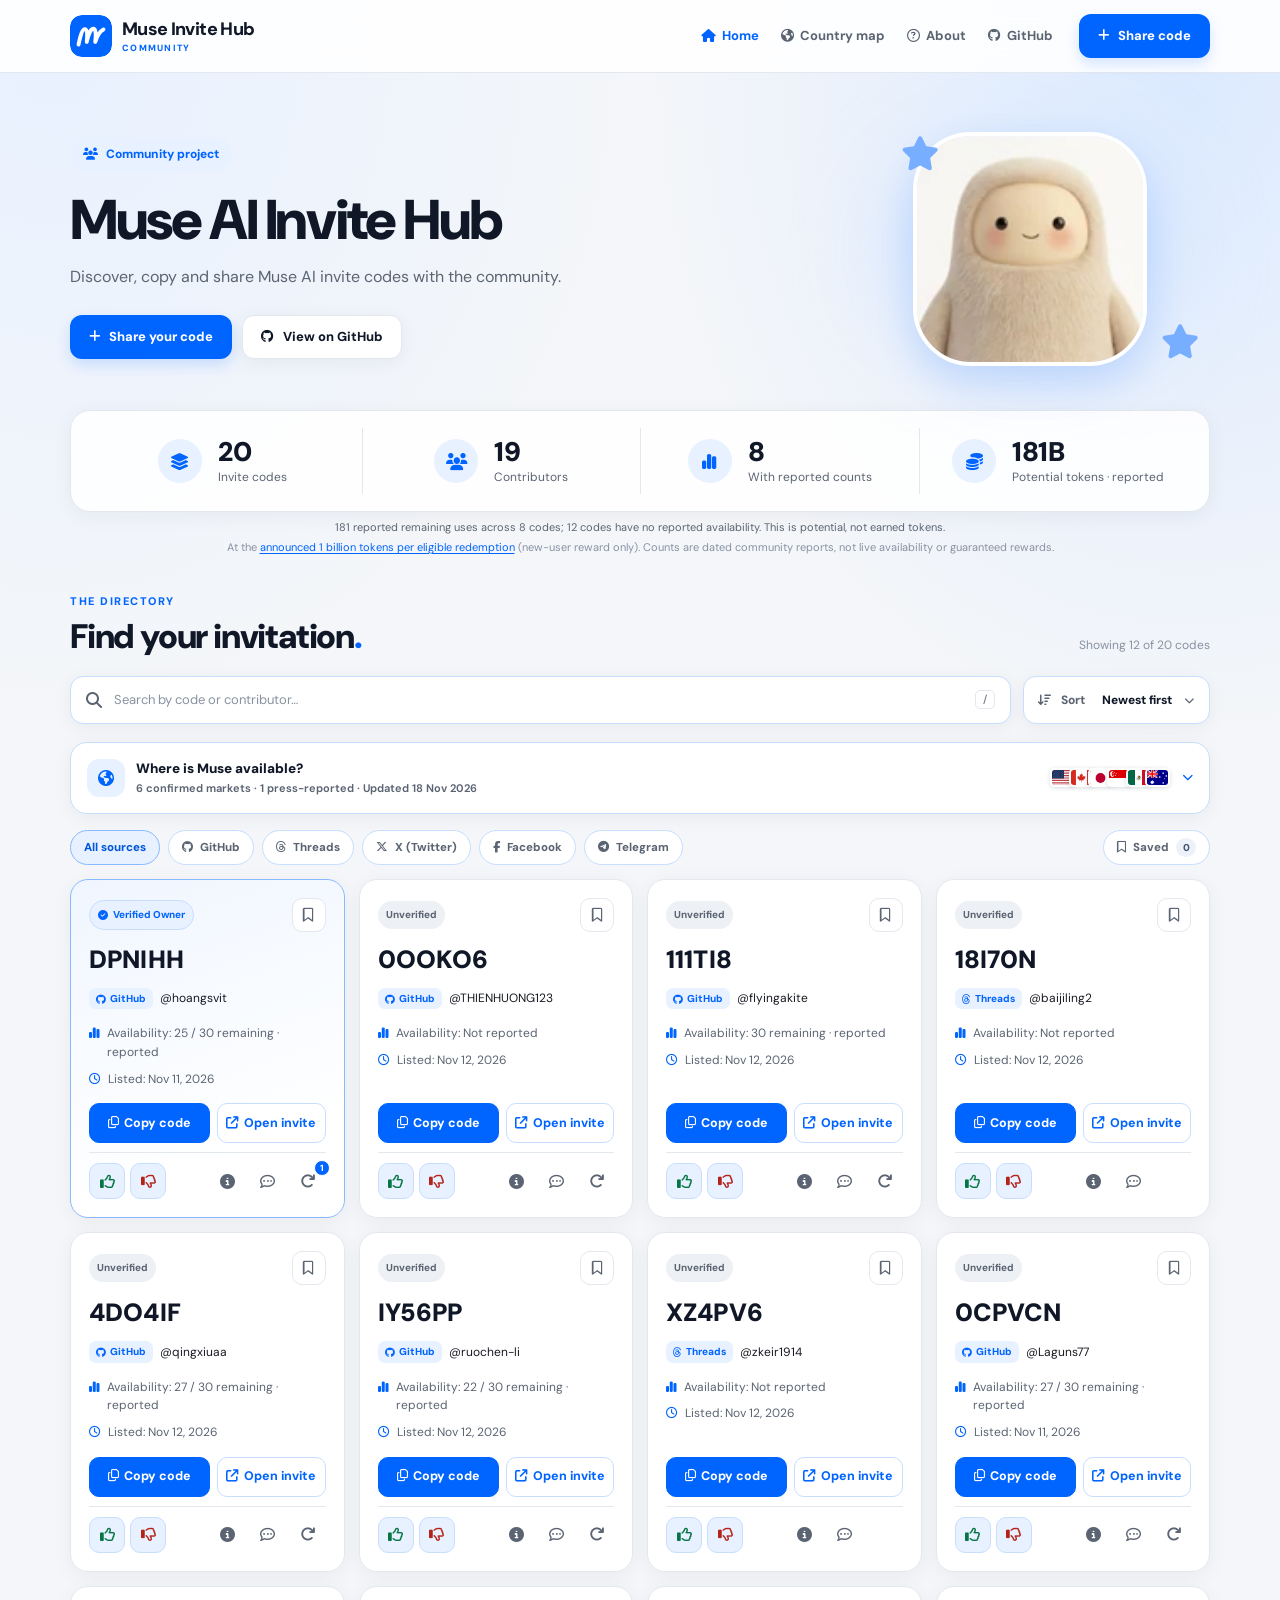
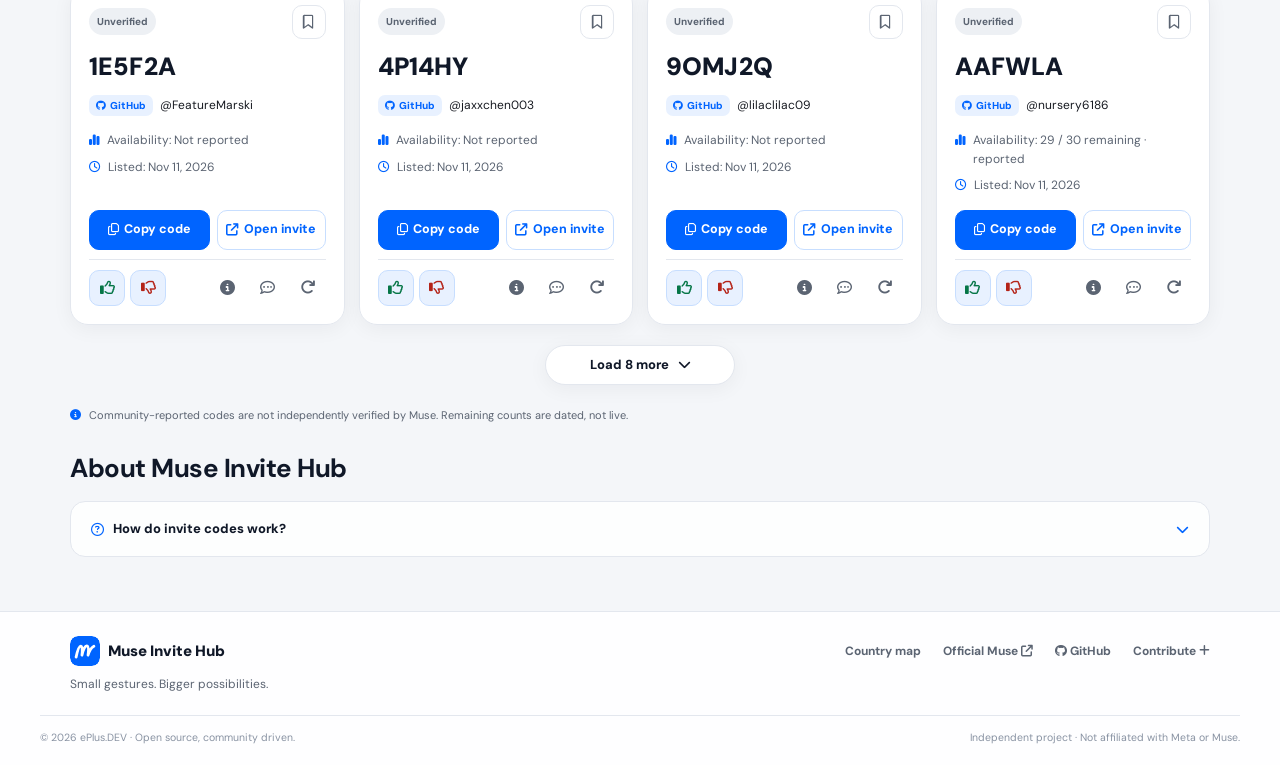
==== commit 123c7bea: "feat(countries): add Meta-confirmed Australia to homepage rollout disclosure" ====
--- a/index.html
+++ b/index.html
@@ -115,22 +115,23 @@
               <span class="availability-symbol" aria-hidden="true"><i class="fa-solid fa-earth-americas"></i></span>
               <span class="availability-heading">
                 <strong id="availability-title">Where is Muse available?</strong>
-                <span class="availability-count">5 confirmed markets · 1 press-reported · Updated 16 Nov 2026</span>
+                <span class="availability-count">6 confirmed markets · 1 press-reported · Updated 18 Nov 2026</span>
               </span>
             </span>
             <span class="availability-summary-end">
-              <span class="availability-flags" aria-hidden="true"><img src="./assets/flags/us.svg" width="24" height="18" alt=""><img src="./assets/flags/ca.svg" width="24" height="18" alt=""><img src="./assets/flags/jp.svg" width="24" height="18" alt=""><img src="./assets/flags/sg.svg" width="24" height="18" alt=""><img src="./assets/flags/mx.svg" width="24" height="18" alt=""></span>
+              <span class="availability-flags" aria-hidden="true"><img src="./assets/flags/us.svg" width="24" height="18" alt=""><img src="./assets/flags/ca.svg" width="24" height="18" alt=""><img src="./assets/flags/jp.svg" width="24" height="18" alt=""><img src="./assets/flags/sg.svg" width="24" height="18" alt=""><img src="./assets/flags/mx.svg" width="24" height="18" alt=""><img src="./assets/flags/au.svg" width="24" height="18" alt=""></span>
               <i class="fa-solid fa-chevron-down availability-chevron" aria-hidden="true"></i>
             </span>
           </summary>
           <div class="availability-content">
-            <p class="availability-intro">As of <time datetime="2026-11-16">16 Nov 2026</time>, these five markets are confirmed by Meta announcements. Availability can change, and access is subject to Muse eligibility and account checks.</p>
+            <p class="availability-intro">As of <time datetime="2026-11-18">18 Nov 2026</time>, these six markets are confirmed by Meta announcements. Availability can change, and access is subject to Muse eligibility and account checks.</p>
             <ul class="availability-market-list">
               <li data-country="US"><span class="availability-market"><img class="availability-flag" src="./assets/flags/us.svg" width="24" height="18" alt="">United States</span><span class="availability-date"><time datetime="2026-09-08">8 Sep 2026</time></span><a href="https://about.fb.com/news/2026/09/introducing-muse-personal-ai-agent/" target="_blank" rel="noopener noreferrer" aria-label="Meta launch announcement for United States">Meta source <i class="fa-solid fa-arrow-up-right-from-square" aria-hidden="true"></i></a></li>
               <li data-country="CA"><span class="availability-market"><img class="availability-flag" src="./assets/flags/ca.svg" width="24" height="18" alt="">Canada</span><span class="availability-date"><time datetime="2026-09-29">Confirmed by 29 Sep 2026</time></span><a href="https://about.fb.com/news/2026/09/introducing-muse-small-business/" target="_blank" rel="noopener noreferrer" aria-label="Meta confirmation for Canada">Meta source <i class="fa-solid fa-arrow-up-right-from-square" aria-hidden="true"></i></a></li>
               <li data-country="JP"><span class="availability-market"><img class="availability-flag" src="./assets/flags/jp.svg" width="24" height="18" alt="">Japan</span><span class="availability-date"><time datetime="2026-10-23">23 Oct 2026</time></span><a href="https://about.fb.com/ja/news/2026/10/muse-personal-ai-agent-launches-in-japan/" target="_blank" rel="noopener noreferrer" aria-label="Meta Japan announcement for Japan">Meta source <i class="fa-solid fa-arrow-up-right-from-square" aria-hidden="true"></i></a></li>
               <li data-country="SG"><span class="availability-market"><img class="availability-flag" src="./assets/flags/sg.svg" width="24" height="18" alt="">Singapore</span><span class="availability-date"><time datetime="2026-10-27">27 Oct 2026</time></span><a href="https://about.fb.com/news/2026/10/muse-is-now-available-in-singapore-the-worlds-first-personal-ai-agent-built-for-everyone/" target="_blank" rel="noopener noreferrer" aria-label="Meta Singapore announcement for Singapore">Meta source <i class="fa-solid fa-arrow-up-right-from-square" aria-hidden="true"></i></a></li>
               <li data-country="MX"><span class="availability-market"><img class="availability-flag" src="./assets/flags/mx.svg" width="24" height="18" alt="">Mexico</span><span class="availability-date"><time datetime="2026-11-05">5 Nov 2026</time></span><a href="https://about.fb.com/ltam/news/2026/09/presentamos-muse-el-primer-agente-de-ia-personal-del-mundo-creado-para-todos/" target="_blank" rel="noopener noreferrer" aria-label="Meta Mexico launch update for Mexico">Meta source <i class="fa-solid fa-arrow-up-right-from-square" aria-hidden="true"></i></a></li>
+              <li data-country="AU"><span class="availability-market"><img class="availability-flag" src="./assets/flags/au.svg" width="24" height="18" alt="">Australia</span><span class="availability-date"><time datetime="2026-11-17">17 Nov 2026</time></span><a href="https://about.fb.com/news/2026/11/muse-is-now-available-in-australia/" target="_blank" rel="noopener noreferrer" aria-label="Meta Australia launch announcement">Meta source <i class="fa-solid fa-arrow-up-right-from-square" aria-hidden="true"></i></a></li>
             </ul>
             <div class="availability-expected" aria-label="Expected country, not yet available">
               <span class="availability-expected-label"><i class="fa-regular fa-clock" aria-hidden="true"></i> Expected · Not confirmed by Meta</span>
@@ -187,9 +188,9 @@
     <p id="contribute-intro" class="contribute-dialog-intro">No coding needed. Choose a way to share a public code or help check an existing one.</p>
     <div class="contribute-dialog-body">
       <div class="contribute-dialog-options">
-        <a class="contribute-option contribute-option-telegram" href="https://github.com/ePlus-DEV/muse-invite-hub/blob/main/docs/TELEGRAM_BOT_GUIDE.md" target="_blank" rel="noopener noreferrer">
+        <a class="contribute-option contribute-option-telegram" href="https://t.me/muse_invite_hub_bot" target="_blank" rel="noopener noreferrer">
           <i class="fa-brands fa-telegram" aria-hidden="true"></i>
-          <span><strong>Telegram <small>Mobile-friendly</small></strong><span>Use an existing trusted bot chat to submit or report a code; no GitHub account needed.</span><em>View Telegram guide</em></span>
+          <span><strong>Telegram <small>Mobile-friendly</small></strong><span>Open the Muse Invite Hub bot directly to submit a public code or report feedback. No GitHub sign-in.</span><em>Open Telegram</em></span>
           <i class="fa-solid fa-arrow-up-right-from-square" aria-hidden="true"></i>
         </a>
         <a class="contribute-option" href="https://github.com/ePlus-DEV/muse-invite-hub/issues/new?template=share-code.yml" target="_blank" rel="noopener noreferrer">
@@ -206,10 +207,10 @@
       <div class="contribute-dialog-qr">
         <img src="./assets/contribute-qr.svg" width="154" height="154" alt="QR code to open the contribution choices on muse.eplus.dev" loading="lazy">
         <strong>Scan with your phone</strong>
-        <p>Opens this same choice menu. QR does not open an unverified Telegram account.</p>
-      </div>
-    </div>
-    <p class="contribute-dialog-safety"><i class="fa-solid fa-shield-halved" aria-hidden="true"></i> Telegram needs consent to publish your public @username. Submissions require review; code validity is not guaranteed. A verified public bot link has not yet been published.</p>
+        <p>Opens this choice menu on your phone. Select Telegram to chat with our bot.</p>
+      </div>
+    </div>
+    <p class="contribute-dialog-safety"><i class="fa-solid fa-shield-halved" aria-hidden="true"></i> Telegram requires your consent before publishing your public @username. Submissions require review; invite code validity is not guaranteed.</p>
   </dialog>
   <footer class="site-footer">
     <div class="container footer-inner">
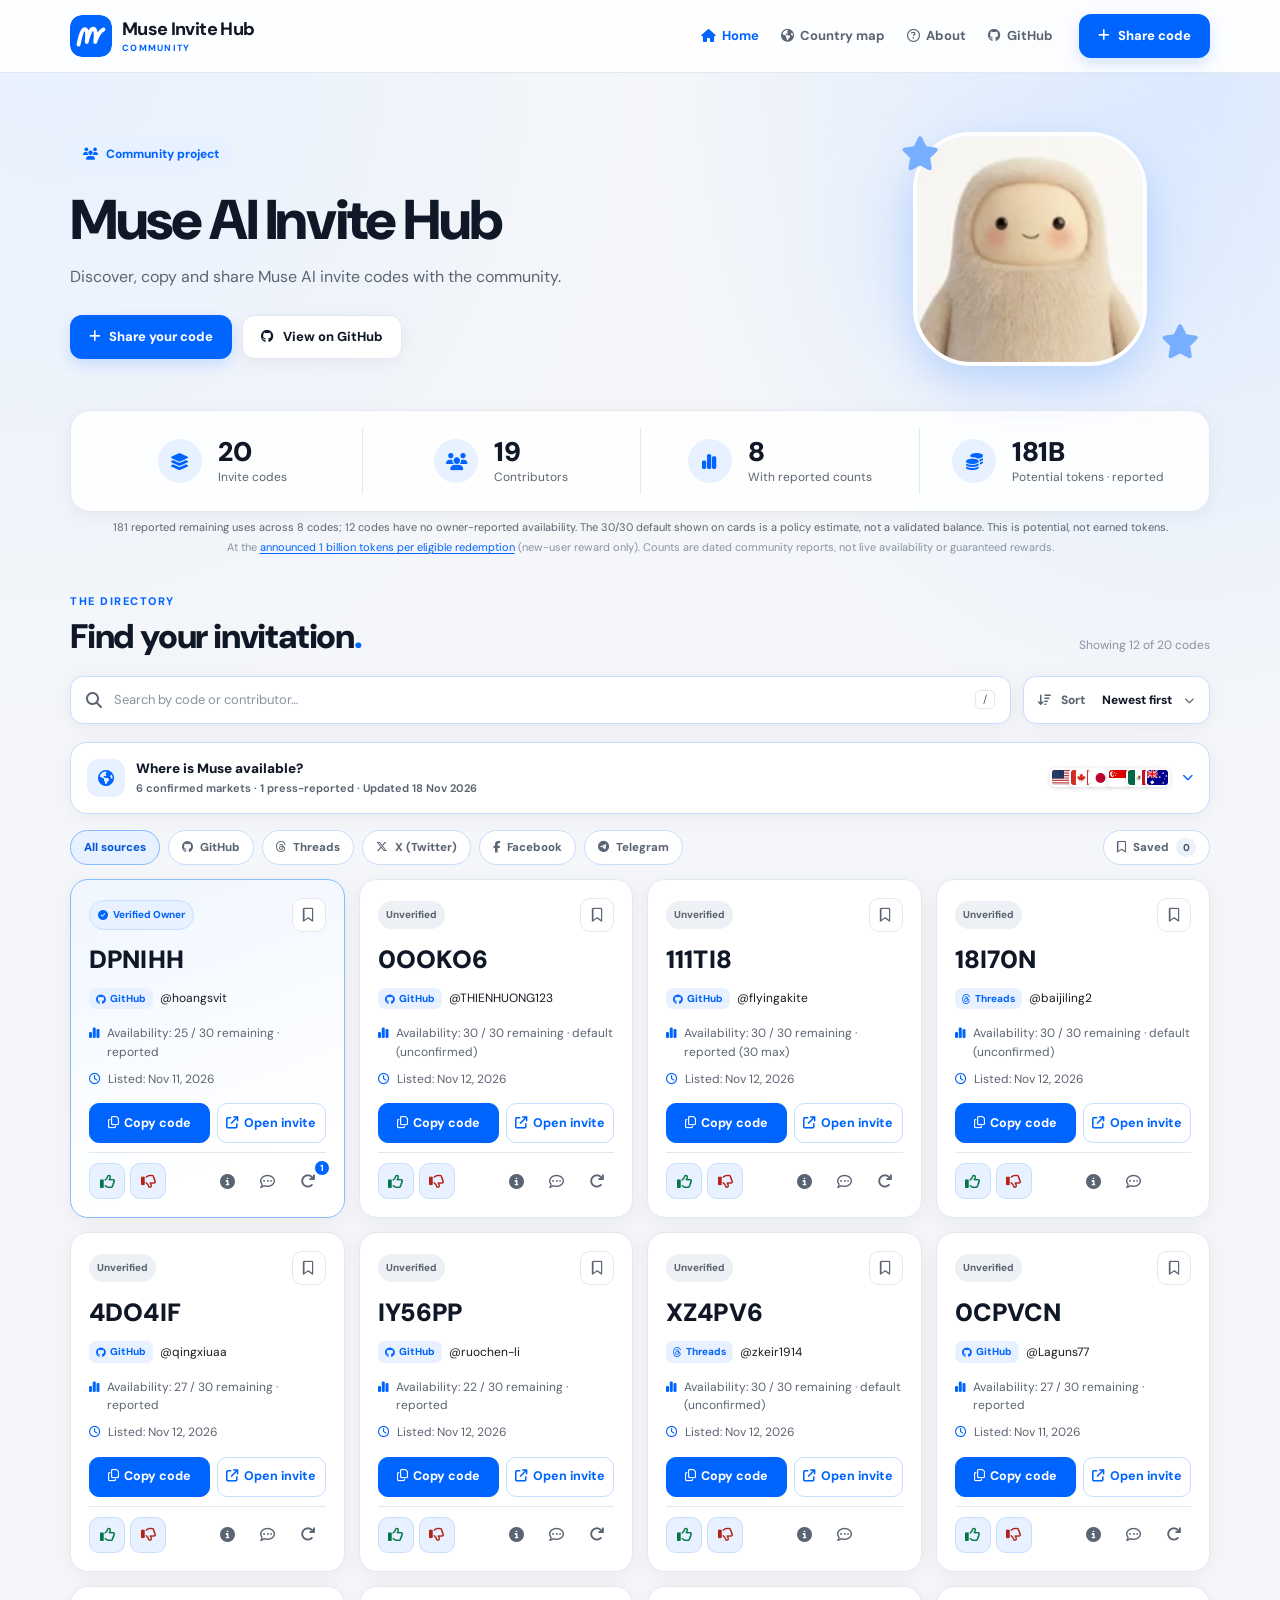
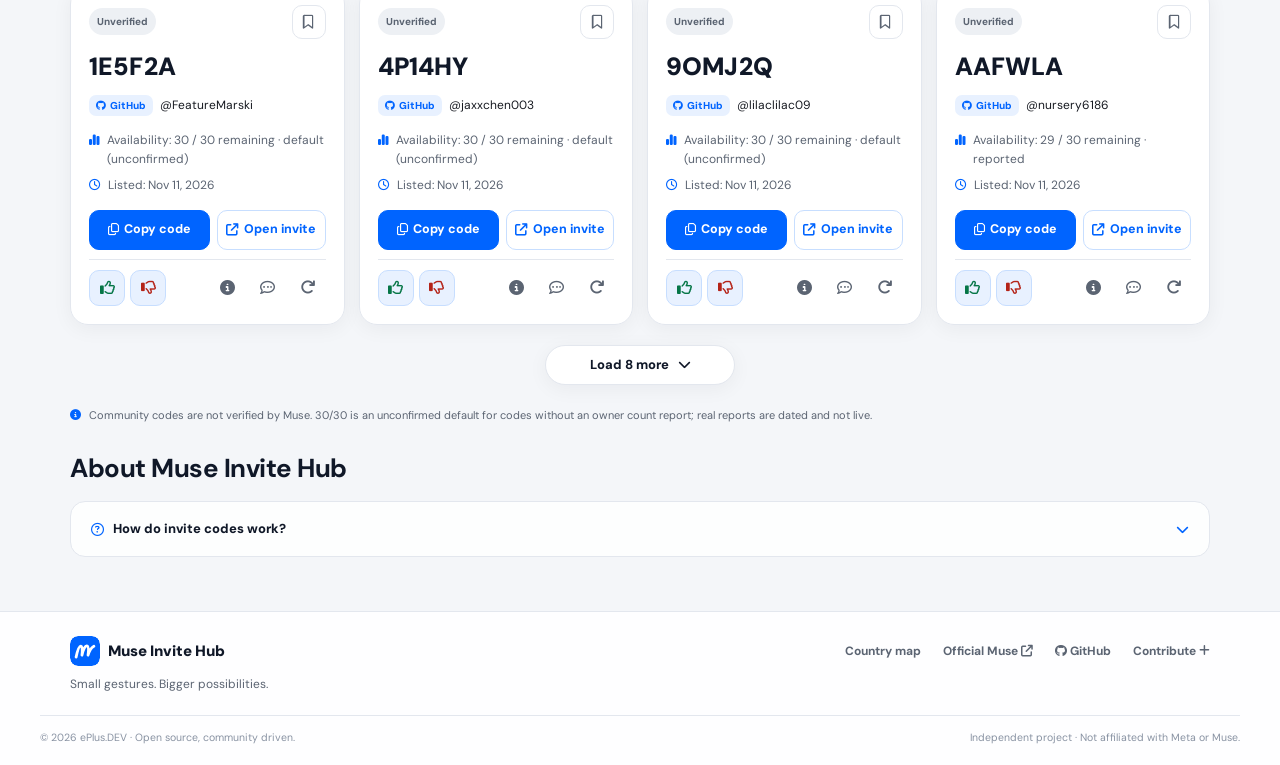
==== commit 0f7ce2a0: "docs: define initial 30/30 display policy without fabricating owner reports" ====
--- a/index.html
+++ b/index.html
@@ -82,7 +82,7 @@
         <div class="overview-stat"><i class="fa-solid fa-chart-simple" aria-hidden="true"></i><div><strong id="stat-reported">—</strong><span>With reported counts</span></div></div>
         <div class="overview-stat"><i class="fa-solid fa-coins" aria-hidden="true"></i><div><strong id="stat-tokens">—</strong><span>Potential tokens · reported</span></div></div>
       </div>
-      <p class="overview-note" id="stat-token-context" role="status" aria-live="polite">Token potential is calculated only from reported remaining invites; other codes have unknown availability.</p>
+      <p class="overview-note" id="stat-token-context" role="status" aria-live="polite">Token potential uses only dated owner reports. Other codes display an unverified 30/30 policy default, not a live or confirmed remaining balance.</p>
       <p class="overview-source">At the <a href="https://x.com/Muse/status/2100268557229531376" target="_blank" rel="noopener noreferrer">announced 1 billion tokens per eligible redemption</a> (new-user reward only). Counts are dated community reports, not live availability or guaranteed rewards.</p>
     </section>
     <section class="directory container" id="codes" aria-labelledby="directory-title">
@@ -154,7 +154,7 @@
       <div class="cards-grid" id="code-grid" aria-live="off"><div class="loading-card">Loading community codes…</div></div>
       <div class="directory-more" id="directory-more" hidden><button type="button" class="button button-outlined" id="load-more-codes" aria-controls="code-grid">Load more <i class="fa-solid fa-chevron-down" aria-hidden="true"></i></button></div>
       <div class="empty-state" id="empty-state" hidden><div class="empty-symbol" aria-hidden="true"><i class="fa-solid fa-magnifying-glass"></i></div><h3 id="empty-title">No matching codes</h3><p id="empty-description">Try another search or help the community by sharing your code.</p><a class="button button-primary" href="https://github.com/ePlus-DEV/muse-invite-hub/issues/new?template=share-code.yml" target="_blank" rel="noopener noreferrer">Share a code</a></div>
-      <p class="directory-footnote"><i class="fa-solid fa-circle-info" aria-hidden="true"></i> Community-reported codes are not independently verified by Muse. Remaining counts are dated, not live.</p>
+      <p class="directory-footnote"><i class="fa-solid fa-circle-info" aria-hidden="true"></i> Community codes are not verified by Muse. 30/30 is an unconfirmed default for codes without an owner count report; real reports are dated and not live.</p>
       <p id="live-message" class="sr-only" role="status" aria-live="polite"></p>
     </section>
     <section class="help-section container" id="about" aria-labelledby="about-title">
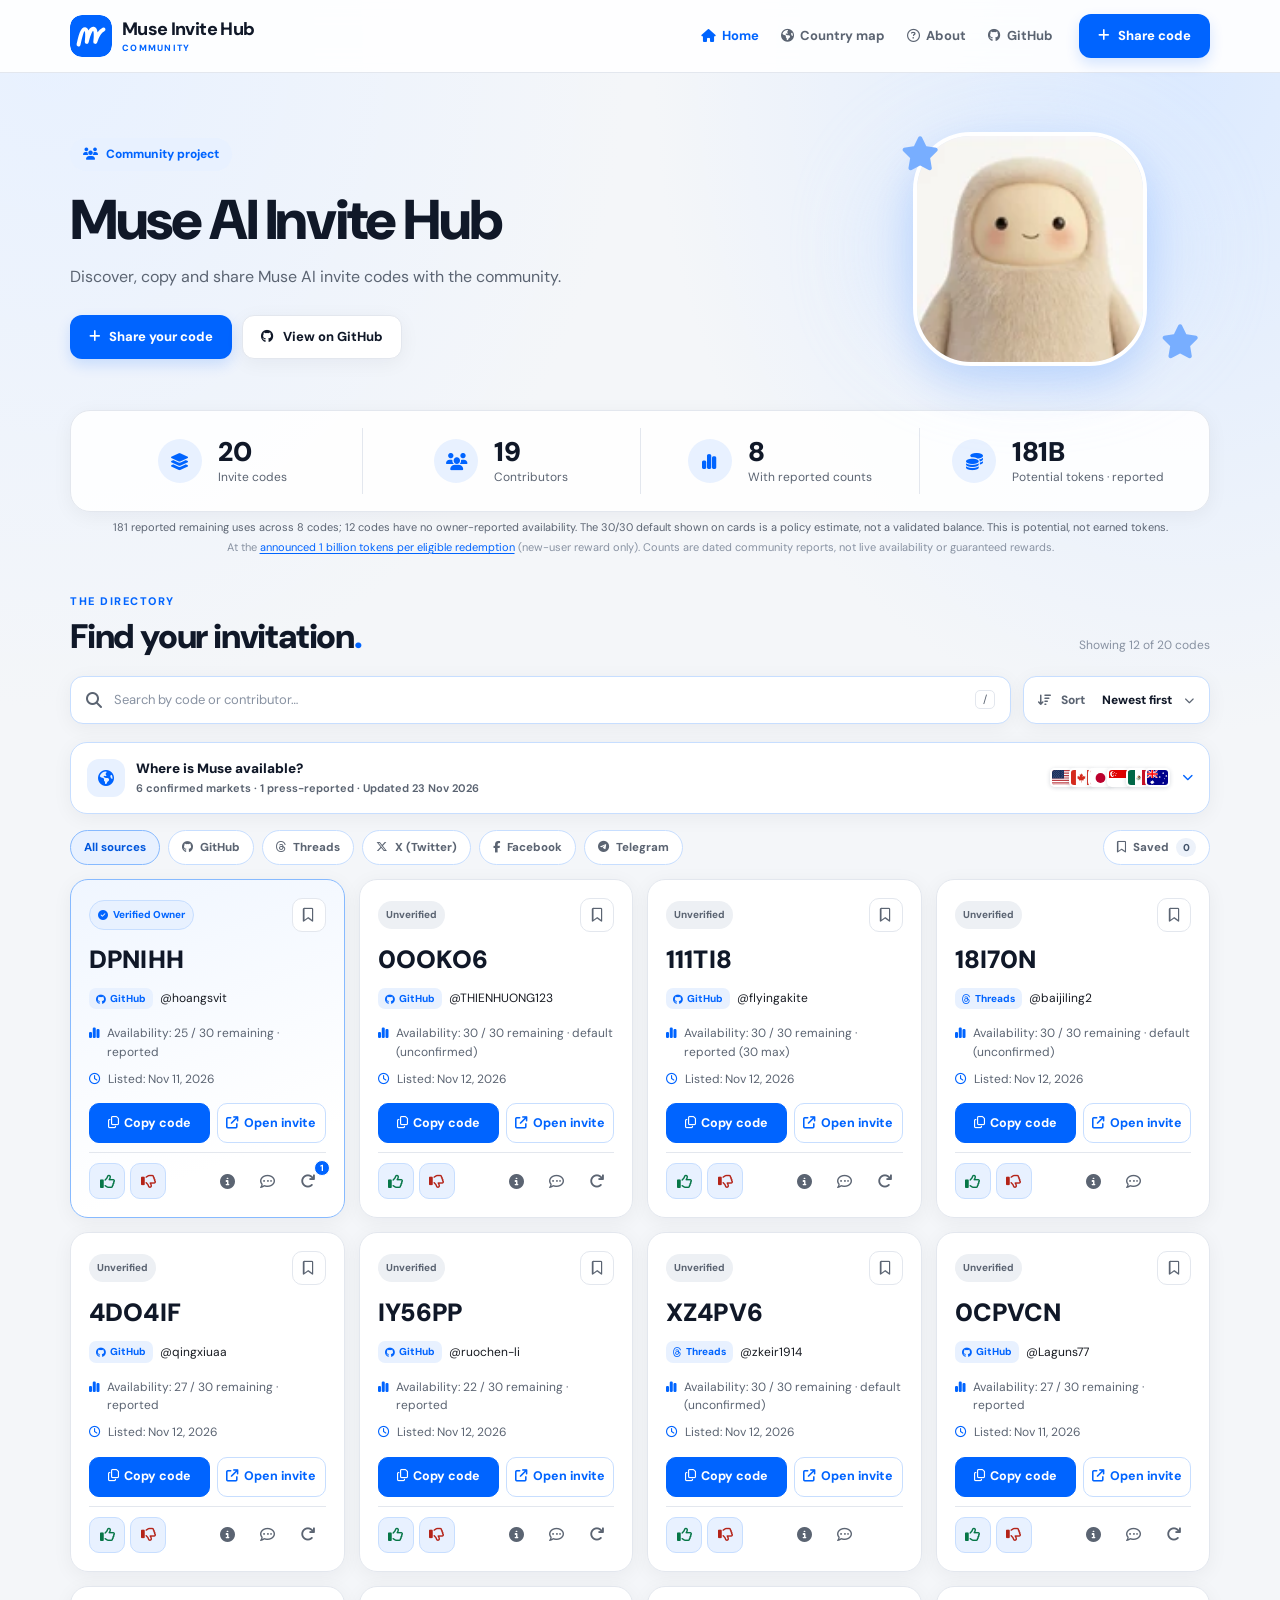
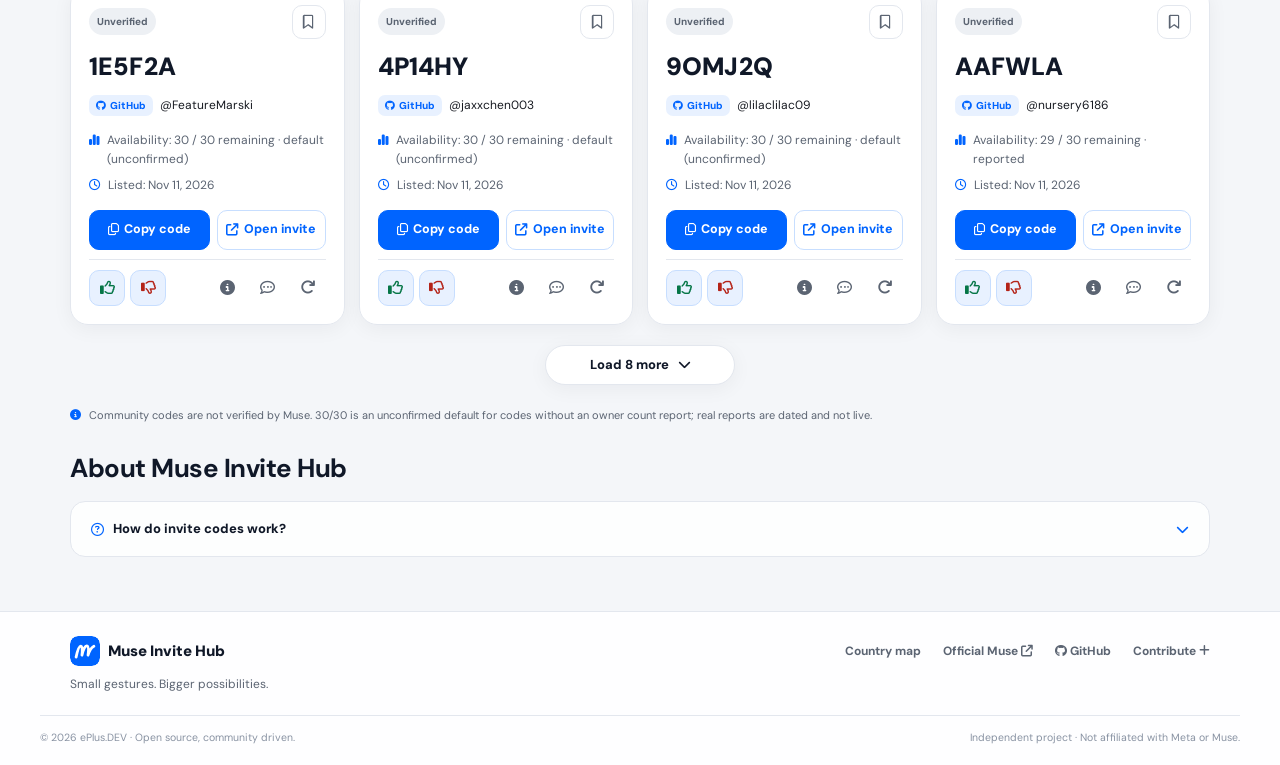
==== commit f4f4a330: "docs: recheck Muse rollout sources as of 23 Nov 2026" ====
--- a/index.html
+++ b/index.html
@@ -115,7 +115,7 @@
               <span class="availability-symbol" aria-hidden="true"><i class="fa-solid fa-earth-americas"></i></span>
               <span class="availability-heading">
                 <strong id="availability-title">Where is Muse available?</strong>
-                <span class="availability-count">6 confirmed markets · 1 press-reported · Updated 18 Nov 2026</span>
+                <span class="availability-count">6 confirmed markets · 1 press-reported · Updated 23 Nov 2026</span>
               </span>
             </span>
             <span class="availability-summary-end">
@@ -124,7 +124,7 @@
             </span>
           </summary>
           <div class="availability-content">
-            <p class="availability-intro">As of <time datetime="2026-11-18">18 Nov 2026</time>, these six markets are confirmed by Meta announcements. Availability can change, and access is subject to Muse eligibility and account checks.</p>
+            <p class="availability-intro">As of <time datetime="2026-11-23">23 Nov 2026</time>, these six markets are confirmed by Meta announcements. Availability can change, and access is subject to Muse eligibility and account checks.</p>
             <ul class="availability-market-list">
               <li data-country="US"><span class="availability-market"><img class="availability-flag" src="./assets/flags/us.svg" width="24" height="18" alt="">United States</span><span class="availability-date"><time datetime="2026-09-08">8 Sep 2026</time></span><a href="https://about.fb.com/news/2026/09/introducing-muse-personal-ai-agent/" target="_blank" rel="noopener noreferrer" aria-label="Meta launch announcement for United States">Meta source <i class="fa-solid fa-arrow-up-right-from-square" aria-hidden="true"></i></a></li>
               <li data-country="CA"><span class="availability-market"><img class="availability-flag" src="./assets/flags/ca.svg" width="24" height="18" alt="">Canada</span><span class="availability-date"><time datetime="2026-09-29">Confirmed by 29 Sep 2026</time></span><a href="https://about.fb.com/news/2026/09/introducing-muse-small-business/" target="_blank" rel="noopener noreferrer" aria-label="Meta confirmation for Canada">Meta source <i class="fa-solid fa-arrow-up-right-from-square" aria-hidden="true"></i></a></li>
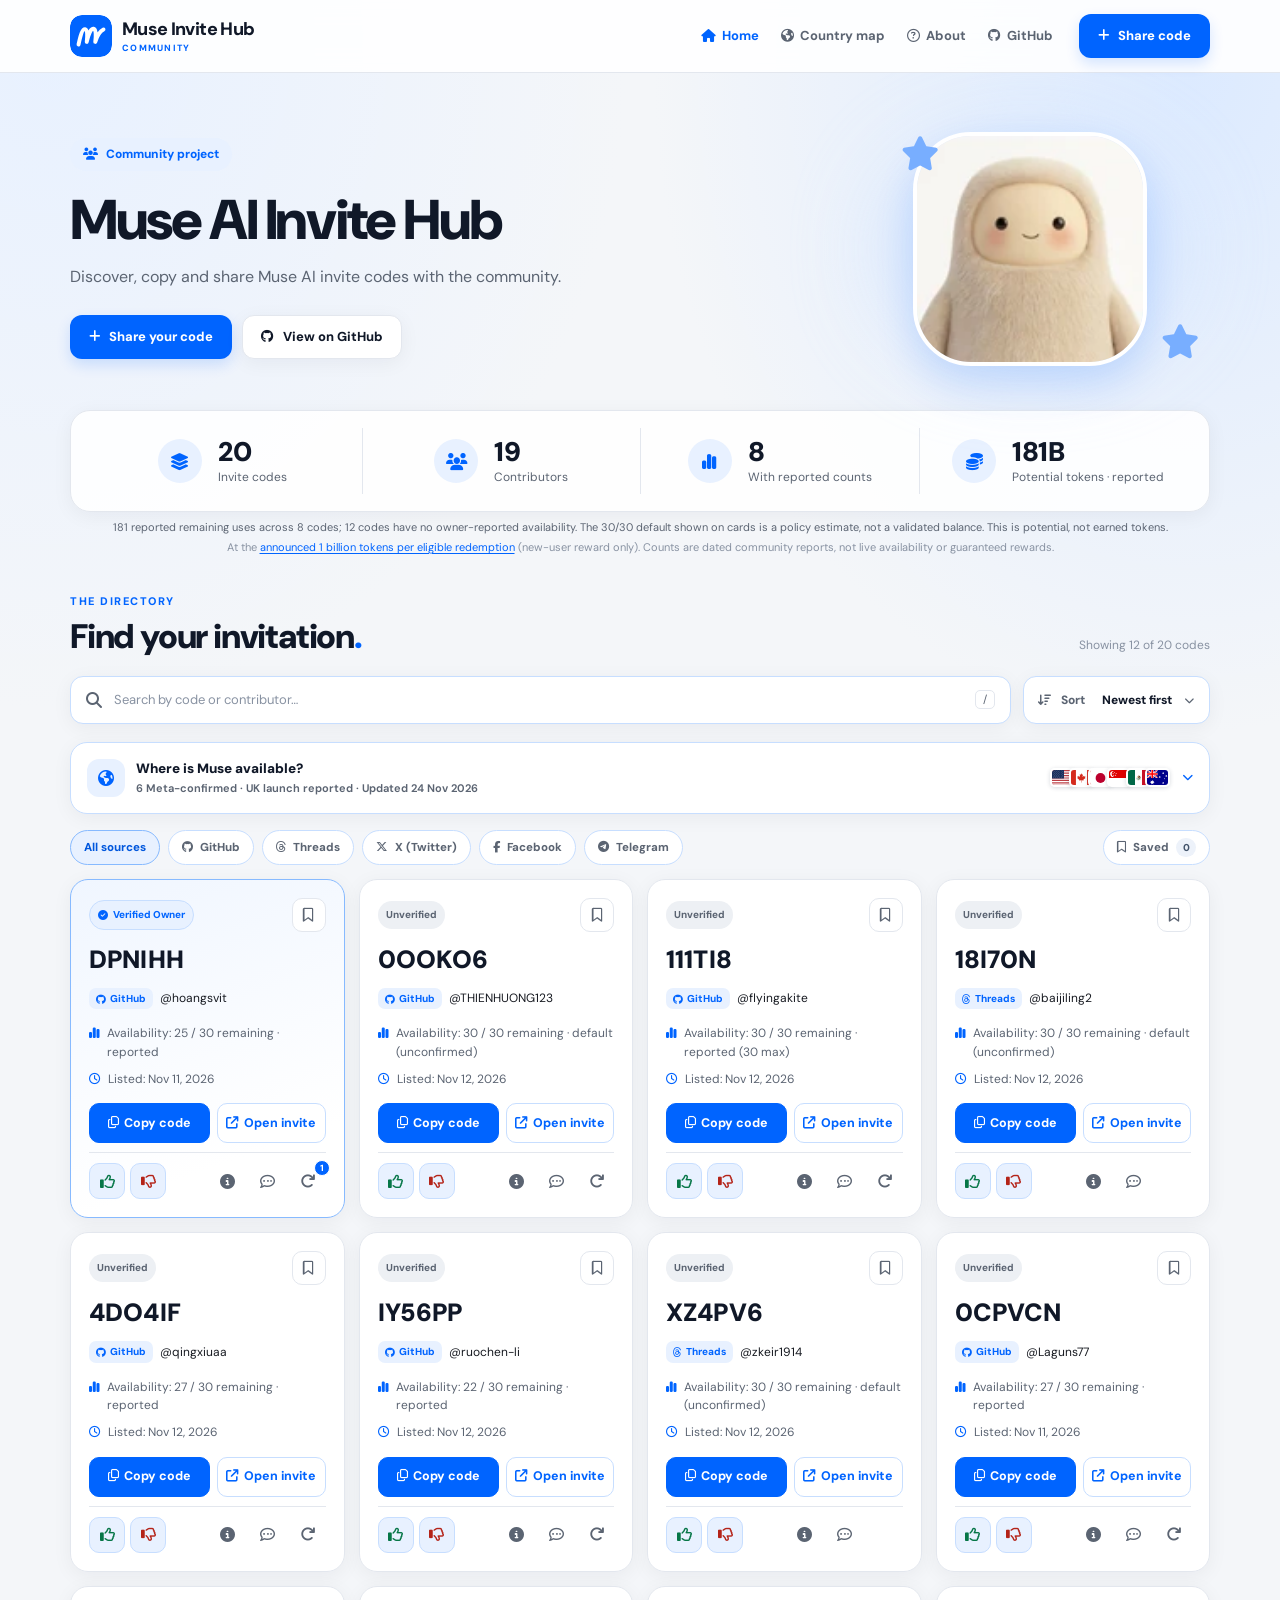
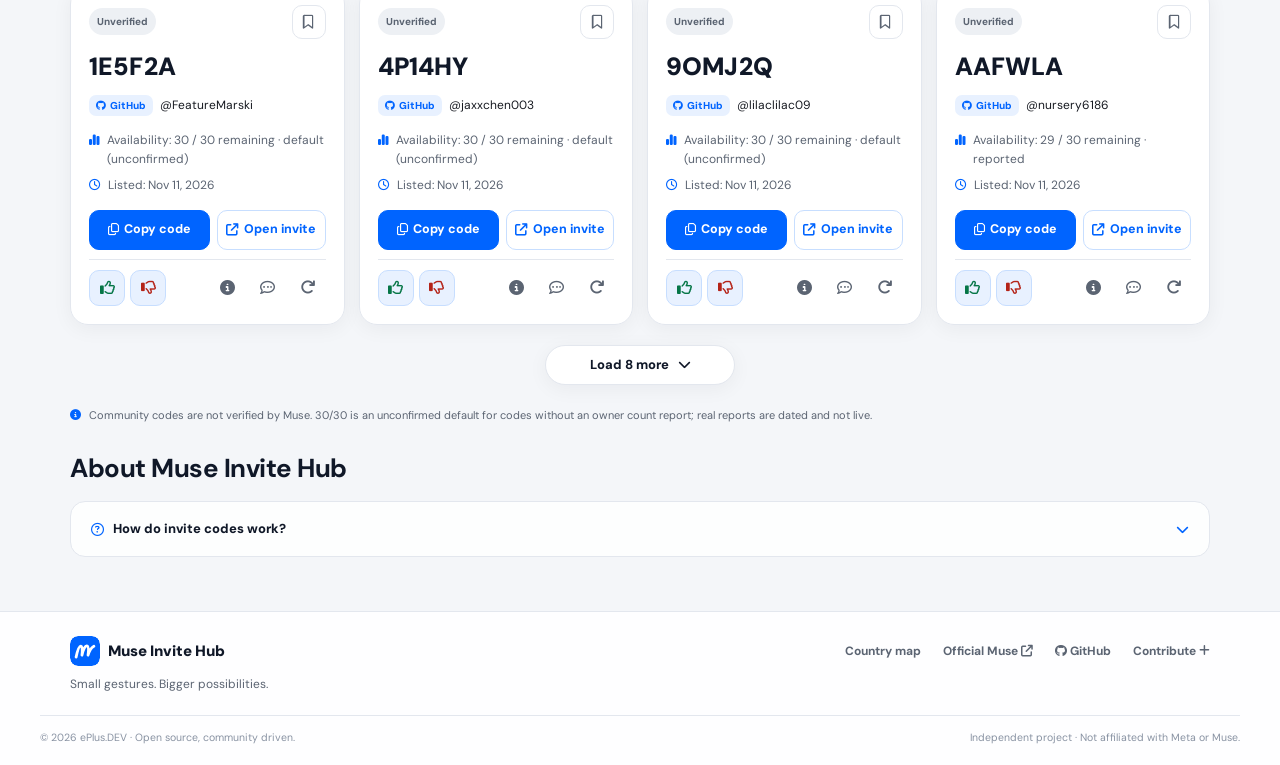
==== commit 1af2c7dc: "feat: update UK Muse rollout as press-reported on 24 Nov 2026" ====
--- a/index.html
+++ b/index.html
@@ -115,7 +115,7 @@
               <span class="availability-symbol" aria-hidden="true"><i class="fa-solid fa-earth-americas"></i></span>
               <span class="availability-heading">
                 <strong id="availability-title">Where is Muse available?</strong>
-                <span class="availability-count">6 confirmed markets · 1 press-reported · Updated 23 Nov 2026</span>
+                <span class="availability-count">6 Meta-confirmed · UK launch reported · Updated 24 Nov 2026</span>
               </span>
             </span>
             <span class="availability-summary-end">
@@ -124,7 +124,7 @@
             </span>
           </summary>
           <div class="availability-content">
-            <p class="availability-intro">As of <time datetime="2026-11-23">23 Nov 2026</time>, these six markets are confirmed by Meta announcements. Availability can change, and access is subject to Muse eligibility and account checks.</p>
+            <p class="availability-intro">As of <time datetime="2026-11-24">24 Nov 2026</time>, six markets have Meta Newsroom confirmations. Major UK outlets report a UK launch today, without a matching Meta Newsroom post yet identified. Access remains subject to Muse account eligibility.</p>
             <ul class="availability-market-list">
               <li data-country="US"><span class="availability-market"><img class="availability-flag" src="./assets/flags/us.svg" width="24" height="18" alt="">United States</span><span class="availability-date"><time datetime="2026-09-08">8 Sep 2026</time></span><a href="https://about.fb.com/news/2026/09/introducing-muse-personal-ai-agent/" target="_blank" rel="noopener noreferrer" aria-label="Meta launch announcement for United States">Meta source <i class="fa-solid fa-arrow-up-right-from-square" aria-hidden="true"></i></a></li>
               <li data-country="CA"><span class="availability-market"><img class="availability-flag" src="./assets/flags/ca.svg" width="24" height="18" alt="">Canada</span><span class="availability-date"><time datetime="2026-09-29">Confirmed by 29 Sep 2026</time></span><a href="https://about.fb.com/news/2026/09/introducing-muse-small-business/" target="_blank" rel="noopener noreferrer" aria-label="Meta confirmation for Canada">Meta source <i class="fa-solid fa-arrow-up-right-from-square" aria-hidden="true"></i></a></li>
@@ -133,9 +133,9 @@
               <li data-country="MX"><span class="availability-market"><img class="availability-flag" src="./assets/flags/mx.svg" width="24" height="18" alt="">Mexico</span><span class="availability-date"><time datetime="2026-11-05">5 Nov 2026</time></span><a href="https://about.fb.com/ltam/news/2026/09/presentamos-muse-el-primer-agente-de-ia-personal-del-mundo-creado-para-todos/" target="_blank" rel="noopener noreferrer" aria-label="Meta Mexico launch update for Mexico">Meta source <i class="fa-solid fa-arrow-up-right-from-square" aria-hidden="true"></i></a></li>
               <li data-country="AU"><span class="availability-market"><img class="availability-flag" src="./assets/flags/au.svg" width="24" height="18" alt="">Australia</span><span class="availability-date"><time datetime="2026-11-17">17 Nov 2026</time></span><a href="https://about.fb.com/news/2026/11/muse-is-now-available-in-australia/" target="_blank" rel="noopener noreferrer" aria-label="Meta Australia launch announcement">Meta source <i class="fa-solid fa-arrow-up-right-from-square" aria-hidden="true"></i></a></li>
             </ul>
-            <div class="availability-expected" aria-label="Expected country, not yet available">
-              <span class="availability-expected-label"><i class="fa-regular fa-clock" aria-hidden="true"></i> Expected · Not confirmed by Meta</span>
-              <p><strong>United Kingdom:</strong> The Times reported on <time datetime="2026-11-09">9 Nov 2026</time> that a launch is being prepared in the coming weeks. <strong>No official launch date or availability.</strong> <a href="https://www.thetimes.com/business/technology/article/mark-zuckerbergs-muse-ai-assistant-uk-launch-c5srqnkb8" target="_blank" rel="noopener noreferrer">Read press report <i class="fa-solid fa-arrow-up-right-from-square" aria-hidden="true"></i></a>.</p>
+            <div class="availability-reported" aria-label="UK Muse launch reported by major newspapers">
+              <span class="availability-reported-label"><i class="fa-regular fa-newspaper" aria-hidden="true"></i> UK launch reported · No Meta Newsroom post yet</span>
+              <p><strong>United Kingdom:</strong> The Guardian and The Times reported the launch on <time datetime="2026-11-24">24 Nov 2026</time>, citing Meta. UK is <strong>press-reported</strong>, unlike the six Meta Newsroom-confirmed markets. <a href="https://www.theguardian.com/technology/2026/nov/24/meta-launches-muse-uk-ai-agent-do-christmas-shopping" target="_blank" rel="noopener noreferrer">The Guardian <i class="fa-solid fa-arrow-up-right-from-square" aria-hidden="true"></i></a> · <a href="https://www.thetimes.com/uk/technology-uk/article/meta-muse-ai-agent-pk020505v" target="_blank" rel="noopener noreferrer">The Times <i class="fa-solid fa-arrow-up-right-from-square" aria-hidden="true"></i></a>.</p>
             </div>
             <p class="availability-map-link"><a class="button button-outlined" href="./countries/"><i class="fa-solid fa-earth-americas" aria-hidden="true"></i> Explore interactive country map <i class="fa-solid fa-arrow-right" aria-hidden="true"></i></a></p>
             <p class="availability-note"><i class="fa-solid fa-circle-info" aria-hidden="true"></i><span>Vietnam is not among these announced launch markets. An invite code does not override geographic restrictions or guarantee signup or rewards. <a href="https://muse.ai/join" target="_blank" rel="noopener noreferrer">Check your eligibility with Muse <i class="fa-solid fa-arrow-up-right-from-square" aria-hidden="true"></i></a>.</span></p>
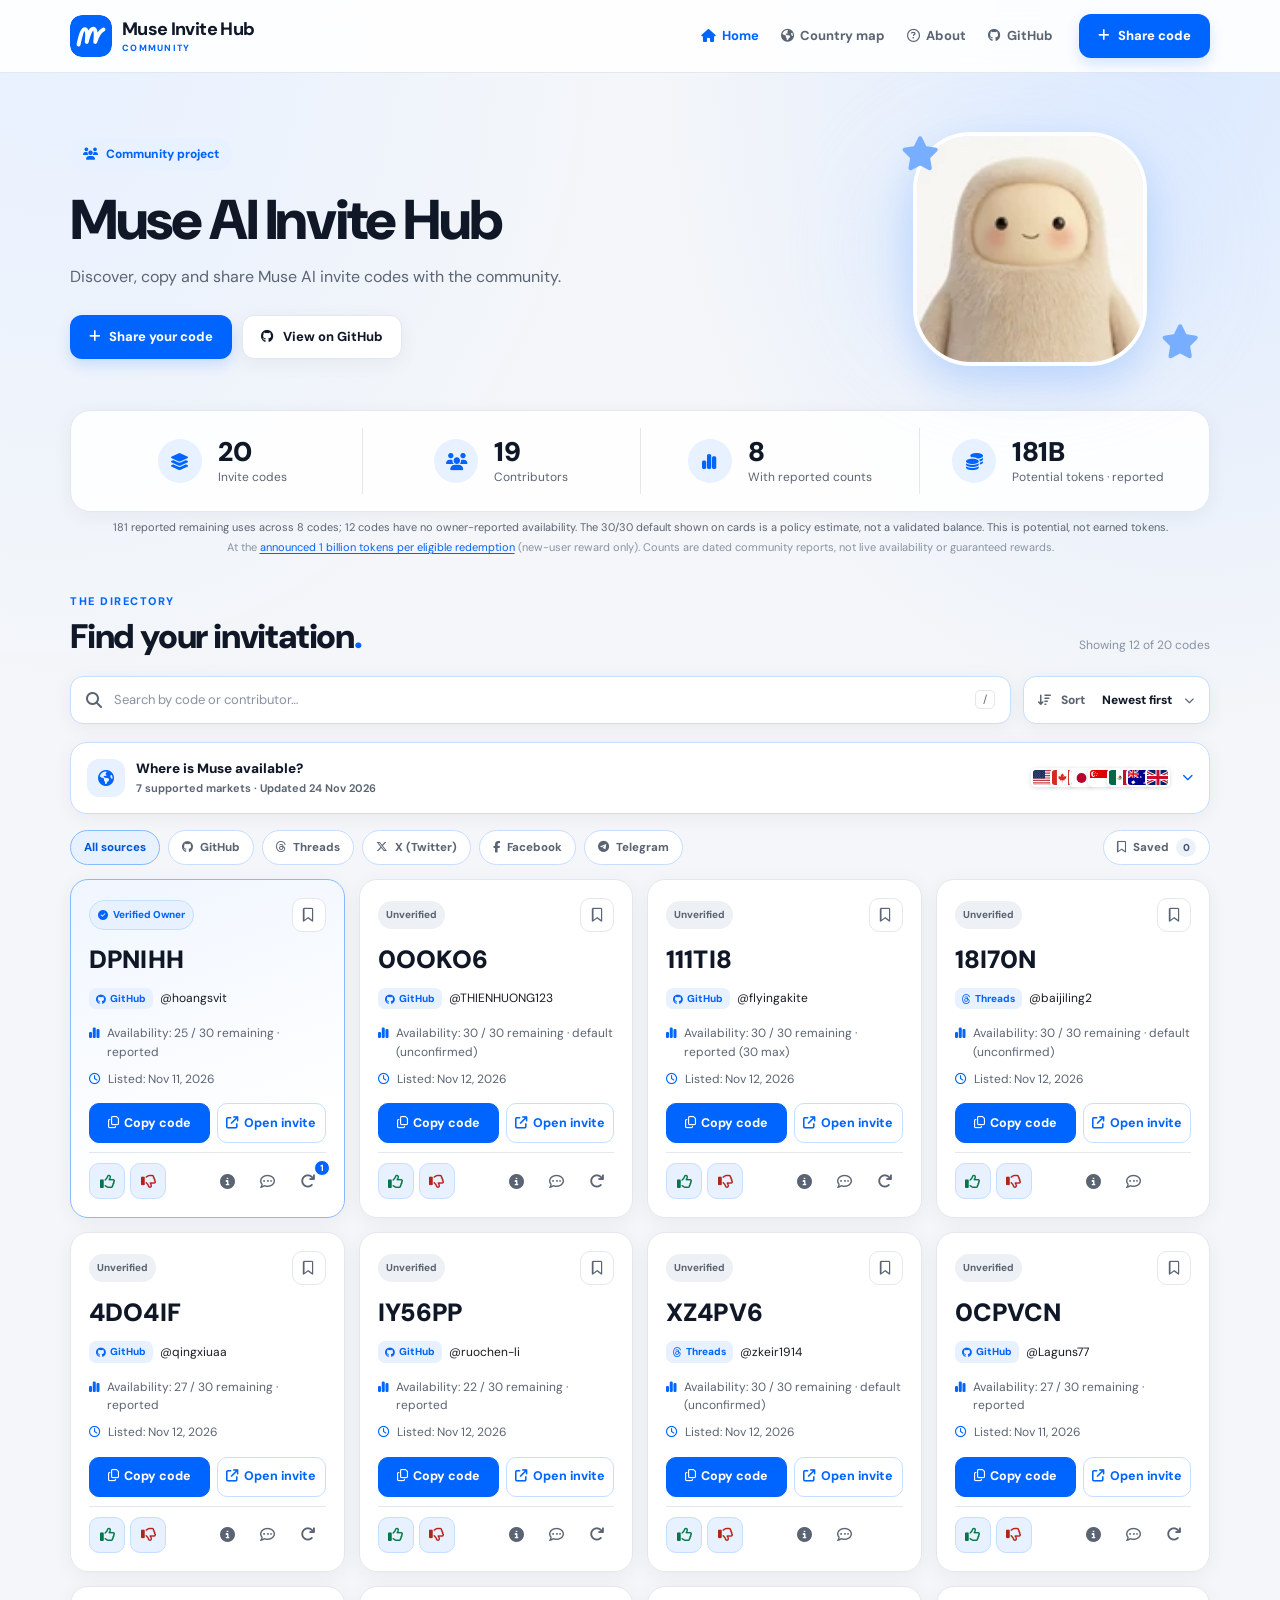
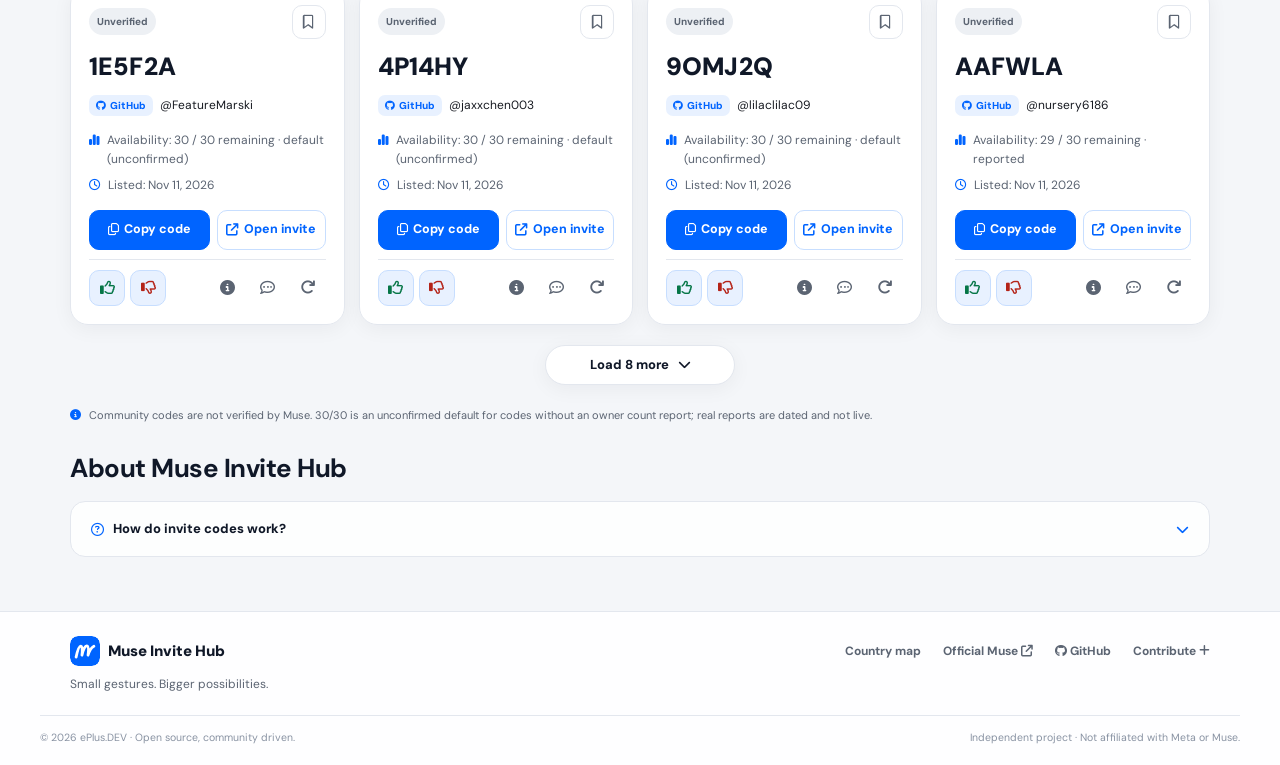
==== commit 99dce61a: "feat: include UK as seventh supported Muse rollout market" ====
--- a/index.html
+++ b/index.html
@@ -115,16 +115,16 @@
               <span class="availability-symbol" aria-hidden="true"><i class="fa-solid fa-earth-americas"></i></span>
               <span class="availability-heading">
                 <strong id="availability-title">Where is Muse available?</strong>
-                <span class="availability-count">6 Meta-confirmed · UK launch reported · Updated 24 Nov 2026</span>
+                <span class="availability-count">7 supported markets · Updated 24 Nov 2026</span>
               </span>
             </span>
             <span class="availability-summary-end">
-              <span class="availability-flags" aria-hidden="true"><img src="./assets/flags/us.svg" width="24" height="18" alt=""><img src="./assets/flags/ca.svg" width="24" height="18" alt=""><img src="./assets/flags/jp.svg" width="24" height="18" alt=""><img src="./assets/flags/sg.svg" width="24" height="18" alt=""><img src="./assets/flags/mx.svg" width="24" height="18" alt=""><img src="./assets/flags/au.svg" width="24" height="18" alt=""></span>
+              <span class="availability-flags" aria-hidden="true"><img src="./assets/flags/us.svg" width="24" height="18" alt=""><img src="./assets/flags/ca.svg" width="24" height="18" alt=""><img src="./assets/flags/jp.svg" width="24" height="18" alt=""><img src="./assets/flags/sg.svg" width="24" height="18" alt=""><img src="./assets/flags/mx.svg" width="24" height="18" alt=""><img src="./assets/flags/au.svg" width="24" height="18" alt=""><img src="./assets/flags/gb.svg" width="24" height="18" alt=""></span>
               <i class="fa-solid fa-chevron-down availability-chevron" aria-hidden="true"></i>
             </span>
           </summary>
           <div class="availability-content">
-            <p class="availability-intro">As of <time datetime="2026-11-24">24 Nov 2026</time>, six markets have Meta Newsroom confirmations. Major UK outlets report a UK launch today, without a matching Meta Newsroom post yet identified. Access remains subject to Muse account eligibility.</p>
+            <p class="availability-intro">As of <time datetime="2026-11-24">24 Nov 2026</time>, seven markets have verified Muse rollouts, including the United Kingdom on 24 November. Access remains subject to Muse account eligibility.</p>
             <ul class="availability-market-list">
               <li data-country="US"><span class="availability-market"><img class="availability-flag" src="./assets/flags/us.svg" width="24" height="18" alt="">United States</span><span class="availability-date"><time datetime="2026-09-08">8 Sep 2026</time></span><a href="https://about.fb.com/news/2026/09/introducing-muse-personal-ai-agent/" target="_blank" rel="noopener noreferrer" aria-label="Meta launch announcement for United States">Meta source <i class="fa-solid fa-arrow-up-right-from-square" aria-hidden="true"></i></a></li>
               <li data-country="CA"><span class="availability-market"><img class="availability-flag" src="./assets/flags/ca.svg" width="24" height="18" alt="">Canada</span><span class="availability-date"><time datetime="2026-09-29">Confirmed by 29 Sep 2026</time></span><a href="https://about.fb.com/news/2026/09/introducing-muse-small-business/" target="_blank" rel="noopener noreferrer" aria-label="Meta confirmation for Canada">Meta source <i class="fa-solid fa-arrow-up-right-from-square" aria-hidden="true"></i></a></li>
@@ -132,11 +132,9 @@
               <li data-country="SG"><span class="availability-market"><img class="availability-flag" src="./assets/flags/sg.svg" width="24" height="18" alt="">Singapore</span><span class="availability-date"><time datetime="2026-10-27">27 Oct 2026</time></span><a href="https://about.fb.com/news/2026/10/muse-is-now-available-in-singapore-the-worlds-first-personal-ai-agent-built-for-everyone/" target="_blank" rel="noopener noreferrer" aria-label="Meta Singapore announcement for Singapore">Meta source <i class="fa-solid fa-arrow-up-right-from-square" aria-hidden="true"></i></a></li>
               <li data-country="MX"><span class="availability-market"><img class="availability-flag" src="./assets/flags/mx.svg" width="24" height="18" alt="">Mexico</span><span class="availability-date"><time datetime="2026-11-05">5 Nov 2026</time></span><a href="https://about.fb.com/ltam/news/2026/09/presentamos-muse-el-primer-agente-de-ia-personal-del-mundo-creado-para-todos/" target="_blank" rel="noopener noreferrer" aria-label="Meta Mexico launch update for Mexico">Meta source <i class="fa-solid fa-arrow-up-right-from-square" aria-hidden="true"></i></a></li>
               <li data-country="AU"><span class="availability-market"><img class="availability-flag" src="./assets/flags/au.svg" width="24" height="18" alt="">Australia</span><span class="availability-date"><time datetime="2026-11-17">17 Nov 2026</time></span><a href="https://about.fb.com/news/2026/11/muse-is-now-available-in-australia/" target="_blank" rel="noopener noreferrer" aria-label="Meta Australia launch announcement">Meta source <i class="fa-solid fa-arrow-up-right-from-square" aria-hidden="true"></i></a></li>
+              <li data-country="GB"><span class="availability-market"><img class="availability-flag" src="./assets/flags/gb.svg" width="24" height="18" alt="">United Kingdom</span><span class="availability-date"><time datetime="2026-11-24">24 Nov 2026</time></span><a href="https://www.thesun.co.uk/tech/41117674/meta-muse-uk-ai-agent-app/" target="_blank" rel="noopener noreferrer" aria-label="UK launch coverage with Meta executive interview">Launch source <i class="fa-solid fa-arrow-up-right-from-square" aria-hidden="true"></i></a></li>
             </ul>
-            <div class="availability-reported" aria-label="UK Muse launch reported by major newspapers">
-              <span class="availability-reported-label"><i class="fa-regular fa-newspaper" aria-hidden="true"></i> UK launch reported · No Meta Newsroom post yet</span>
-              <p><strong>United Kingdom:</strong> The Guardian and The Times reported the launch on <time datetime="2026-11-24">24 Nov 2026</time>, citing Meta. UK is <strong>press-reported</strong>, unlike the six Meta Newsroom-confirmed markets. <a href="https://www.theguardian.com/technology/2026/nov/24/meta-launches-muse-uk-ai-agent-do-christmas-shopping" target="_blank" rel="noopener noreferrer">The Guardian <i class="fa-solid fa-arrow-up-right-from-square" aria-hidden="true"></i></a> · <a href="https://www.thetimes.com/uk/technology-uk/article/meta-muse-ai-agent-pk020505v" target="_blank" rel="noopener noreferrer">The Times <i class="fa-solid fa-arrow-up-right-from-square" aria-hidden="true"></i></a>.</p>
-            </div>
+            <p class="availability-note">UK launch sources: <a href="https://www.theguardian.com/technology/2026/nov/24/meta-launches-muse-uk-ai-agent-do-christmas-shopping" target="_blank" rel="noopener noreferrer">The Guardian</a> · <a href="https://www.thetimes.com/uk/technology-uk/article/meta-muse-ai-agent-pk020505v" target="_blank" rel="noopener noreferrer">The Times</a> · <a href="https://www.threads.com/@muse/post/DgHSJbukY4c" target="_blank" rel="noopener noreferrer">Muse on Threads (community-supplied link)</a>.</p>
             <p class="availability-map-link"><a class="button button-outlined" href="./countries/"><i class="fa-solid fa-earth-americas" aria-hidden="true"></i> Explore interactive country map <i class="fa-solid fa-arrow-right" aria-hidden="true"></i></a></p>
             <p class="availability-note"><i class="fa-solid fa-circle-info" aria-hidden="true"></i><span>Vietnam is not among these announced launch markets. An invite code does not override geographic restrictions or guarantee signup or rewards. <a href="https://muse.ai/join" target="_blank" rel="noopener noreferrer">Check your eligibility with Muse <i class="fa-solid fa-arrow-up-right-from-square" aria-hidden="true"></i></a>.</span></p>
           </div>
--- a/assets/styles.css
+++ b/assets/styles.css
@@ -668,11 +668,11 @@
 .availability-map-link .button{font-size:12px;padding:9px 13px;min-height:40px}
 
 /* Press coverage is a separate tier; never count it as an official Muse launch. */
-.availability-expected{background:#fff8eb;border:1px solid #efd2a3;border-radius:12px;padding:12px 14px;margin:13px 0 2px;color:#734d19}
-.availability-expected-label{display:inline-flex;align-items:center;gap:7px;font-weight:800;font-size:11.5px;color:#975b0c}
-.availability-expected p{margin:6px 0 0;font-size:11.5px;line-height:1.65}
-.availability-expected a{font-weight:800;color:#90540b;text-decoration:underline;text-underline-offset:2px}
-.availability-expected a:hover{color:#703e05}
+.availability-reported{background:#fff8eb;border:1px solid #efd2a3;border-radius:12px;padding:12px 14px;margin:13px 0 2px;color:#734d19}
+.availability-reported-label{display:inline-flex;align-items:center;gap:7px;font-weight:800;font-size:11.5px;color:#975b0c}
+.availability-reported p{margin:6px 0 0;font-size:11.5px;line-height:1.65}
+.availability-reported a{font-weight:800;color:#90540b;text-decoration:underline;text-underline-offset:2px}
+.availability-reported a:hover{color:#703e05}
 
 /* Approved invite-detail mockup · desktop and mobile, November 2026.
    Keep a single server-rendered H1 and all original SEO content/links. */
